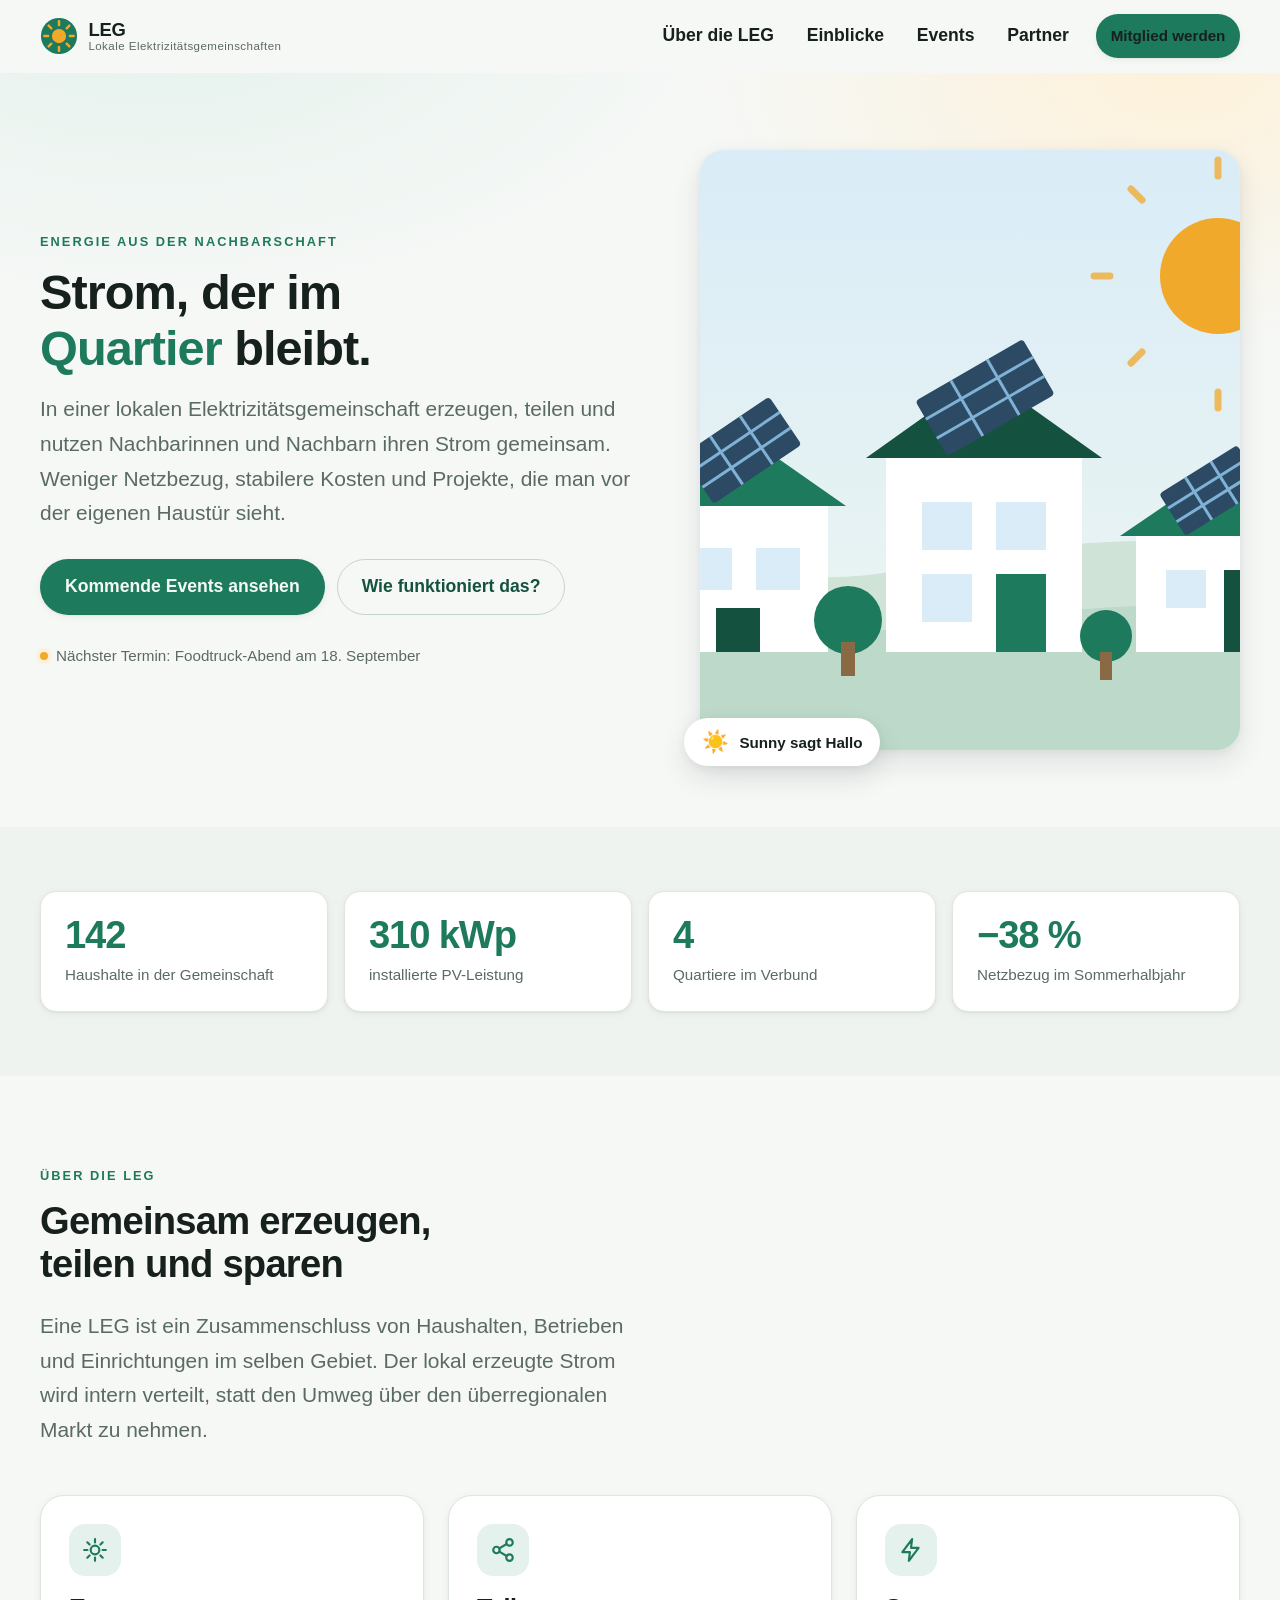
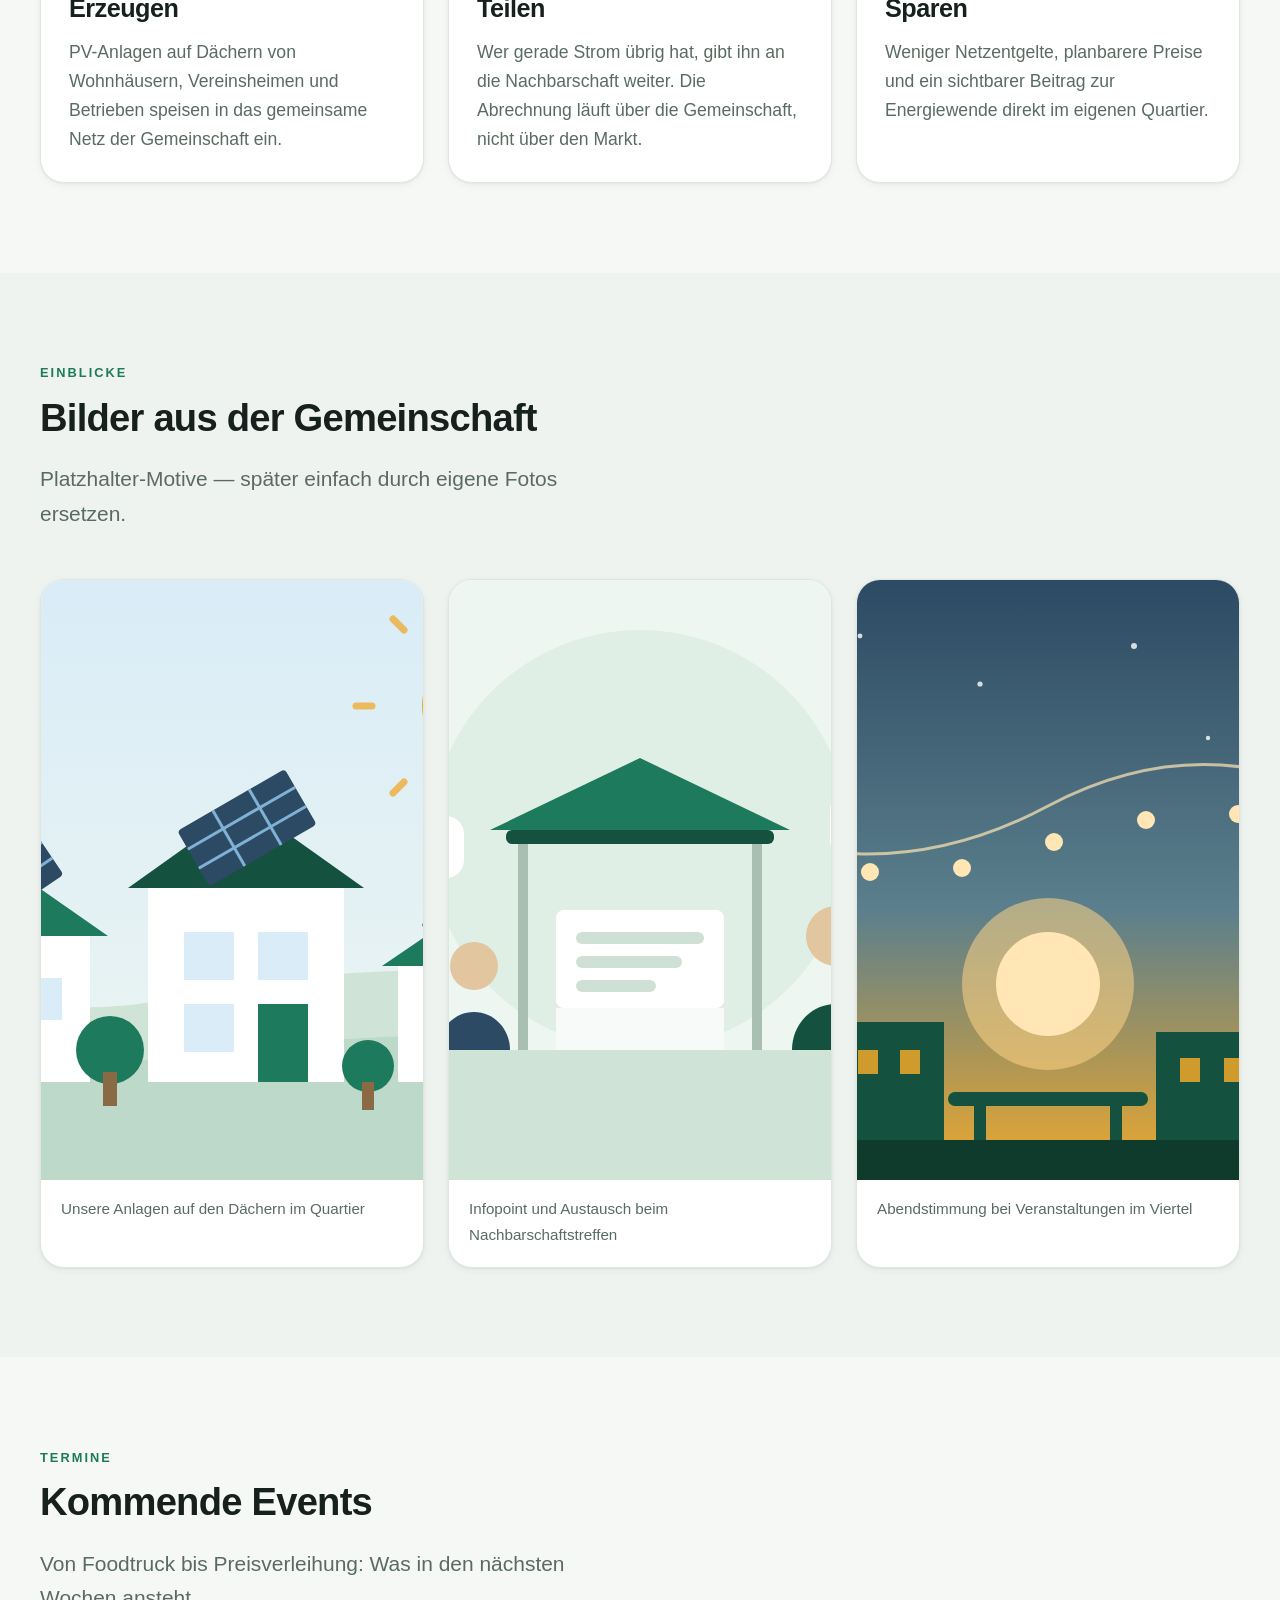
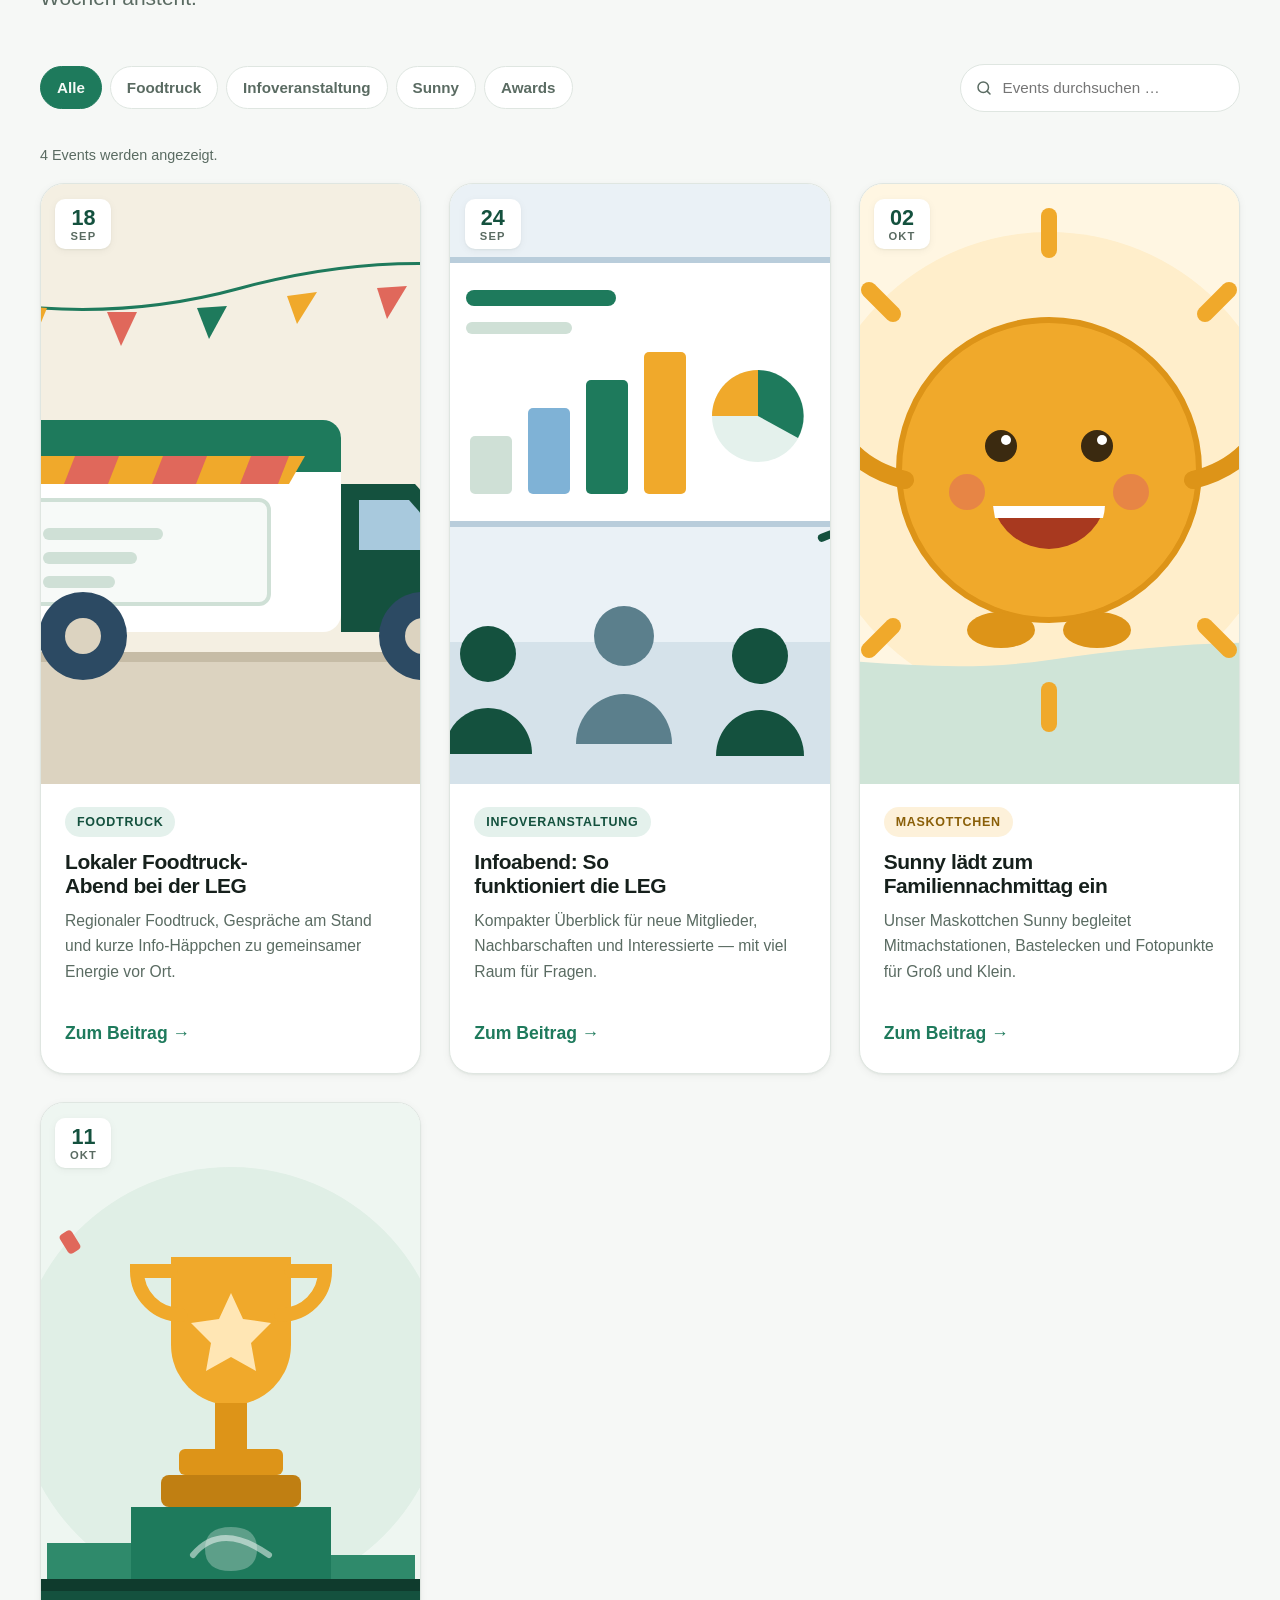
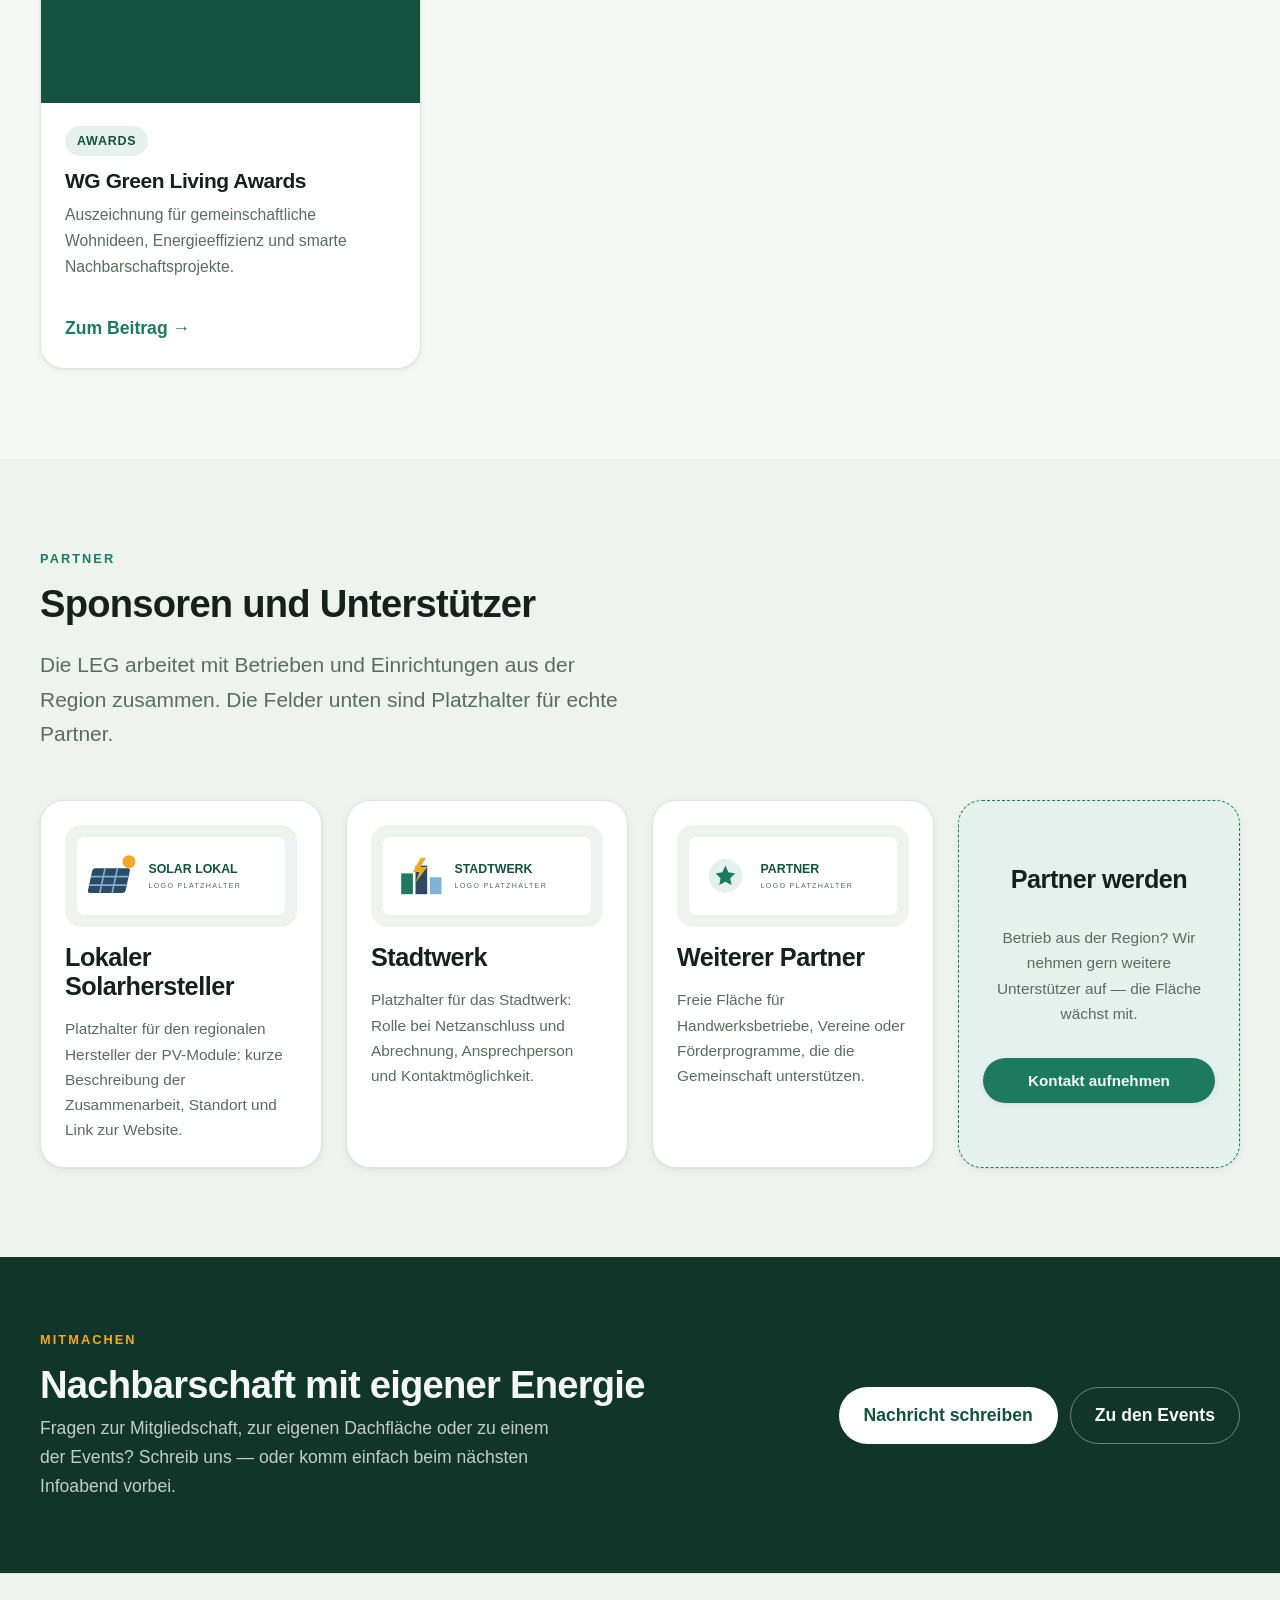
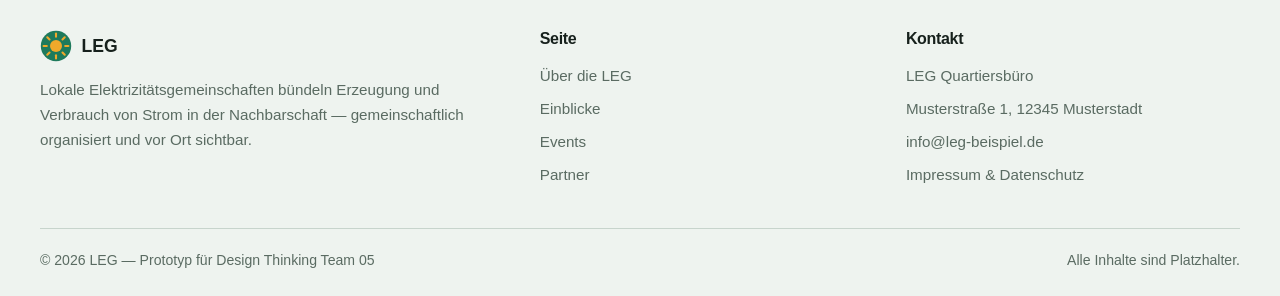
==== index.html @ 7698e44c "initial commit: static website for design thinking prototype" ====
<!DOCTYPE html>
<html lang="de">
<head>
  <meta charset="UTF-8">
  <meta name="viewport" content="width=device-width, initial-scale=1.0">
  <title>LEG — Lokale Elektrizitätsgemeinschaften</title>
  <meta name="description" content="Die LEG bündelt lokal erzeugten Strom in der Nachbarschaft: Infos zur Gemeinschaft, kommende Events und Partner aus der Region.">
  <meta name="theme-color" content="#1e7a5c">
  <link rel="icon" href="assets/favicon.svg" type="image/svg+xml">
  <link rel="stylesheet" href="style.css">
  <script>document.documentElement.classList.add('js');</script>
</head>
<body>
  <a class="skip-link" href="#main">Zum Inhalt springen</a>

  <!-- ====================================================== Header ==== -->
  <header class="site-header">
    <div class="container site-header__inner">
      <a class="brand" href="index.html">
        <img src="assets/logo.svg" alt="" width="38" height="38">
        <span class="brand__name">LEG
          <span class="brand__sub">Lokale Elektrizitätsgemeinschaften</span>
        </span>
      </a>

      <button class="nav-toggle" type="button" aria-expanded="false" aria-controls="site-nav" aria-label="Menü öffnen">
        <span class="nav-toggle__bars" aria-hidden="true"></span>
      </button>

      <nav class="site-nav" id="site-nav" aria-label="Hauptnavigation">
        <ul class="site-nav__list">
          <li><a href="#ueber">Über die LEG</a></li>
          <li><a href="#galerie">Einblicke</a></li>
          <li><a href="#events">Events</a></li>
          <li><a href="#sponsoren">Partner</a></li>
          <li><a class="btn btn--primary btn--sm" href="#kontakt">Mitglied werden</a></li>
        </ul>
      </nav>
    </div>
  </header>

  <main id="main">

    <!-- ==================================================== Hero ==== -->
    <section class="hero">
      <div class="container hero__inner">
        <div>
          <span class="eyebrow">Energie aus der Nachbarschaft</span>
          <h1 class="hero__title">Strom, der im <em>Quartier</em> bleibt.</h1>
          <p class="hero__text">
            In einer lokalen Elektrizitätsgemeinschaft erzeugen, teilen und nutzen
            Nachbarinnen und Nachbarn ihren Strom gemeinsam. Weniger Netzbezug,
            stabilere Kosten und Projekte, die man vor der eigenen Haustür sieht.
          </p>
          <div class="hero__actions">
            <a class="btn btn--primary" href="#events">Kommende Events ansehen</a>
            <a class="btn btn--ghost" href="#ueber">Wie funktioniert das?</a>
          </div>
          <p class="hero__note">Nächster Termin: Foodtruck-Abend am 18. September</p>
        </div>

        <div class="hero__media">
          <img src="assets/img-solar.svg" alt="Illustrierte Häuserzeile mit Solaranlagen auf den Dächern" width="800" height="600">
          <p class="hero__badge">
            <span aria-hidden="true">☀️</span>
            Sunny sagt Hallo
          </p>
        </div>
      </div>
    </section>

    <!-- ============================================== Kennzahlen ==== -->
    <!-- PLATZHALTER: Werte durch echte Zahlen der Gemeinschaft ersetzen. -->
    <section class="section section--tight section--alt" aria-label="Die LEG in Zahlen">
      <div class="container">
        <div class="stats" data-reveal>
          <div class="stat">
            <span class="stat__value">142</span>
            <span class="stat__label">Haushalte in der Gemeinschaft</span>
          </div>
          <div class="stat">
            <span class="stat__value">310 kWp</span>
            <span class="stat__label">installierte PV-Leistung</span>
          </div>
          <div class="stat">
            <span class="stat__value">4</span>
            <span class="stat__label">Quartiere im Verbund</span>
          </div>
          <div class="stat">
            <span class="stat__value">−38 %</span>
            <span class="stat__label">Netzbezug im Sommerhalbjahr</span>
          </div>
        </div>
      </div>
    </section>

    <!-- =================================================== Über ==== -->
    <section class="section" id="ueber">
      <div class="container">
        <div class="section-head" data-reveal>
          <span class="eyebrow">Über die LEG</span>
          <h2>Gemeinsam erzeugen, teilen und sparen</h2>
          <p>
            Eine LEG ist ein Zusammenschluss von Haushalten, Betrieben und
            Einrichtungen im selben Gebiet. Der lokal erzeugte Strom wird intern
            verteilt, statt den Umweg über den überregionalen Markt zu nehmen.
          </p>
        </div>

        <div class="grid-3" data-reveal>
          <article class="card">
            <div class="card__icon" aria-hidden="true">
              <svg viewBox="0 0 24 24" fill="none" stroke="currentColor" stroke-width="2" stroke-linecap="round" stroke-linejoin="round">
                <circle cx="12" cy="12" r="4"></circle>
                <path d="M12 2v3M12 19v3M2 12h3M19 12h3M4.9 4.9l2.1 2.1M17 17l2.1 2.1M19.1 4.9L17 7M7 17l-2.1 2.1"></path>
              </svg>
            </div>
            <h3>Erzeugen</h3>
            <p>
              PV-Anlagen auf Dächern von Wohnhäusern, Vereinsheimen und Betrieben
              speisen in das gemeinsame Netz der Gemeinschaft ein.
            </p>
          </article>

          <article class="card">
            <div class="card__icon" aria-hidden="true">
              <svg viewBox="0 0 24 24" fill="none" stroke="currentColor" stroke-width="2" stroke-linecap="round" stroke-linejoin="round">
                <circle cx="18" cy="5" r="3"></circle>
                <circle cx="6" cy="12" r="3"></circle>
                <circle cx="18" cy="19" r="3"></circle>
                <path d="M8.6 13.5l6.8 4M15.4 6.5l-6.8 4"></path>
              </svg>
            </div>
            <h3>Teilen</h3>
            <p>
              Wer gerade Strom übrig hat, gibt ihn an die Nachbarschaft weiter.
              Die Abrechnung läuft über die Gemeinschaft, nicht über den Markt.
            </p>
          </article>

          <article class="card">
            <div class="card__icon" aria-hidden="true">
              <svg viewBox="0 0 24 24" fill="none" stroke="currentColor" stroke-width="2" stroke-linecap="round" stroke-linejoin="round">
                <path d="M13 2L4 14h7l-1 8 9-12h-7z"></path>
              </svg>
            </div>
            <h3>Sparen</h3>
            <p>
              Weniger Netzentgelte, planbarere Preise und ein sichtbarer Beitrag
              zur Energiewende direkt im eigenen Quartier.
            </p>
          </article>
        </div>
      </div>
    </section>

    <!-- ================================================ Galerie ==== -->
    <section class="section section--alt" id="galerie">
      <div class="container">
        <div class="section-head" data-reveal>
          <span class="eyebrow">Einblicke</span>
          <h2>Bilder aus der Gemeinschaft</h2>
          <p>Platzhalter-Motive — später einfach durch eigene Fotos ersetzen.</p>
        </div>

        <div class="gallery" data-reveal>
          <figure>
            <img src="assets/img-solar.svg" alt="Häuser mit Photovoltaik-Modulen auf den Dächern" width="800" height="600" loading="lazy">
            <figcaption>Unsere Anlagen auf den Dächern im Quartier</figcaption>
          </figure>
          <figure>
            <img src="assets/img-community.svg" alt="Menschen im Gespräch an einem Infopoint der LEG" width="800" height="600" loading="lazy">
            <figcaption>Infopoint und Austausch beim Nachbarschaftstreffen</figcaption>
          </figure>
          <figure>
            <img src="assets/img-evening.svg" alt="Beleuchtetes Quartier am Abend mit Lichterketten" width="800" height="600" loading="lazy">
            <figcaption>Abendstimmung bei Veranstaltungen im Viertel</figcaption>
          </figure>
        </div>
      </div>
    </section>

    <!-- ================================================= Events ==== -->
    <section class="section" id="events">
      <div class="container">
        <div class="section-head" data-reveal>
          <span class="eyebrow">Termine</span>
          <h2>Kommende Events</h2>
          <p>Von Foodtruck bis Preisverleihung: Was in den nächsten Wochen ansteht.</p>
        </div>

        <div class="events-toolbar">
          <div class="filter-chips" role="group" aria-label="Events nach Kategorie filtern">
            <button class="chip" type="button" data-filter="alle" aria-pressed="true">Alle</button>
            <button class="chip" type="button" data-filter="foodtruck" aria-pressed="false">Foodtruck</button>
            <button class="chip" type="button" data-filter="infoveranstaltung" aria-pressed="false">Infoveranstaltung</button>
            <button class="chip" type="button" data-filter="maskottchen" aria-pressed="false">Sunny</button>
            <button class="chip" type="button" data-filter="awards" aria-pressed="false">Awards</button>
          </div>

          <div class="search-field">
            <svg viewBox="0 0 24 24" fill="none" stroke="currentColor" stroke-width="2" stroke-linecap="round" aria-hidden="true">
              <circle cx="11" cy="11" r="7"></circle>
              <path d="M20 20l-3.5-3.5"></path>
            </svg>
            <label class="visually-hidden" for="event-search">Events durchsuchen</label>
            <input id="event-search" type="search" placeholder="Events durchsuchen …" data-search autocomplete="off">
          </div>
        </div>

        <p class="filter-status" data-filter-status role="status" aria-live="polite"></p>

        <div class="event-grid" data-event-grid>

          <!-- Event 1 -->
          <article class="event-card" data-category="foodtruck" data-title="Lokaler Foodtruck-Abend bei der LEG">
            <div class="event-card__media">
              <img src="assets/img-foodtruck.svg" alt="Foodtruck mit Wimpelkette auf dem LEG-Hof" width="800" height="600" loading="lazy">
              <p class="event-card__date">
                <span class="event-card__day">18</span>
                <span class="event-card__month">Sep</span>
              </p>
            </div>
            <div class="event-card__body">
              <span class="tag">Foodtruck</span>
              <h3>Lokaler Foodtruck-Abend bei der LEG</h3>
              <p>
                Regionaler Foodtruck, Gespräche am Stand und kurze Info-Häppchen
                zu gemeinsamer Energie vor Ort.
              </p>
              <a class="event-card__link" href="events/event-1.html">
                Zum Beitrag <span aria-hidden="true">→</span>
              </a>
            </div>
          </article>

          <!-- Event 2 -->
          <article class="event-card" data-category="infoveranstaltung" data-title="Infoabend: So funktioniert die LEG">
            <div class="event-card__media">
              <img src="assets/img-info.svg" alt="Vortrag mit Diagrammen vor Publikum" width="800" height="600" loading="lazy">
              <p class="event-card__date">
                <span class="event-card__day">24</span>
                <span class="event-card__month">Sep</span>
              </p>
            </div>
            <div class="event-card__body">
              <span class="tag">Infoveranstaltung</span>
              <h3>Infoabend: So funktioniert die LEG</h3>
              <p>
                Kompakter Überblick für neue Mitglieder, Nachbarschaften und
                Interessierte — mit viel Raum für Fragen.
              </p>
              <a class="event-card__link" href="events/event-2.html">
                Zum Beitrag <span aria-hidden="true">→</span>
              </a>
            </div>
          </article>

          <!-- Event 3 -->
          <article class="event-card" data-category="maskottchen" data-title="Sunny lädt zum Familiennachmittag ein">
            <div class="event-card__media">
              <img src="assets/img-sunny.svg" alt="Sunny, das Sonnen-Maskottchen der LEG, winkt" width="800" height="600" loading="lazy">
              <p class="event-card__date">
                <span class="event-card__day">02</span>
                <span class="event-card__month">Okt</span>
              </p>
            </div>
            <div class="event-card__body">
              <span class="tag tag--sun">Maskottchen</span>
              <h3>Sunny lädt zum Familiennachmittag ein</h3>
              <p>
                Unser Maskottchen Sunny begleitet Mitmachstationen, Bastelecken
                und Fotopunkte für Groß und Klein.
              </p>
              <a class="event-card__link" href="events/event-3.html">
                Zum Beitrag <span aria-hidden="true">→</span>
              </a>
            </div>
          </article>

          <!-- Event 4 -->
          <article class="event-card" data-category="awards" data-title="WG Green Living Awards">
            <div class="event-card__media">
              <img src="assets/img-awards.svg" alt="Pokal auf einer Bühne mit Konfetti" width="800" height="600" loading="lazy">
              <p class="event-card__date">
                <span class="event-card__day">11</span>
                <span class="event-card__month">Okt</span>
              </p>
            </div>
            <div class="event-card__body">
              <span class="tag">Awards</span>
              <h3>WG Green Living Awards</h3>
              <p>
                Auszeichnung für gemeinschaftliche Wohnideen, Energieeffizienz
                und smarte Nachbarschaftsprojekte.
              </p>
              <a class="event-card__link" href="events/event-4.html">
                Zum Beitrag <span aria-hidden="true">→</span>
              </a>
            </div>
          </article>

        </div>

        <p class="empty-state" data-empty hidden>
          Keine Events gefunden. Anderen Suchbegriff probieren oder Filter auf „Alle“ zurücksetzen.
        </p>
      </div>
    </section>

    <!-- ============================================== Sponsoren ==== -->
    <section class="section section--alt" id="sponsoren">
      <div class="container">
        <div class="section-head" data-reveal>
          <span class="eyebrow">Partner</span>
          <h2>Sponsoren und Unterstützer</h2>
          <p>
            Die LEG arbeitet mit Betrieben und Einrichtungen aus der Region
            zusammen. Die Felder unten sind Platzhalter für echte Partner.
          </p>
        </div>

        <div class="sponsor-grid" data-reveal>
          <!-- PLATZHALTER: Logo und Text des lokalen Solarherstellers eintragen. -->
          <article class="sponsor-card">
            <div class="sponsor-card__logo">
              <img src="assets/sponsor-solar.svg" alt="Logo-Platzhalter des lokalen Solarherstellers" width="320" height="120" loading="lazy">
            </div>
            <div>
              <h3>Lokaler Solarhersteller</h3>
              <p>
                Platzhalter für den regionalen Hersteller der PV-Module: kurze
                Beschreibung der Zusammenarbeit, Standort und Link zur Website.
              </p>
            </div>
          </article>

          <!-- PLATZHALTER: Logo und Text des Stadtwerks eintragen. -->
          <article class="sponsor-card">
            <div class="sponsor-card__logo">
              <img src="assets/sponsor-stadtwerk.svg" alt="Logo-Platzhalter des Stadtwerks" width="320" height="120" loading="lazy">
            </div>
            <div>
              <h3>Stadtwerk</h3>
              <p>
                Platzhalter für das Stadtwerk: Rolle bei Netzanschluss und
                Abrechnung, Ansprechperson und Kontaktmöglichkeit.
              </p>
            </div>
          </article>

          <article class="sponsor-card">
            <div class="sponsor-card__logo">
              <img src="assets/sponsor-generic.svg" alt="Logo-Platzhalter für weiteren Partner" width="320" height="120" loading="lazy">
            </div>
            <div>
              <h3>Weiterer Partner</h3>
              <p>
                Freie Fläche für Handwerksbetriebe, Vereine oder Förderprogramme,
                die die Gemeinschaft unterstützen.
              </p>
            </div>
          </article>

          <article class="sponsor-card sponsor-card--cta">
            <h3>Partner werden</h3>
            <p>
              Betrieb aus der Region? Wir nehmen gern weitere Unterstützer auf —
              die Fläche wächst mit.
            </p>
            <a class="btn btn--primary btn--sm" href="#kontakt">Kontakt aufnehmen</a>
          </article>
        </div>
      </div>
    </section>

    <!-- ================================================ CTA-Band ==== -->
    <section class="cta-band" id="kontakt">
      <div class="container cta-band__inner">
        <div>
          <span class="eyebrow">Mitmachen</span>
          <h2>Nachbarschaft mit eigener Energie</h2>
          <p>
            Fragen zur Mitgliedschaft, zur eigenen Dachfläche oder zu einem der
            Events? Schreib uns — oder komm einfach beim nächsten Infoabend vorbei.
          </p>
        </div>
        <div class="cta-band__actions">
          <!-- PLATZHALTER: echte Adresse eintragen. -->
          <a class="btn btn--light" href="mailto:info@leg-beispiel.de">Nachricht schreiben</a>
          <a class="btn btn--ghost" href="#events">Zu den Events</a>
        </div>
      </div>
    </section>
  </main>

  <!-- ====================================================== Footer ==== -->
  <footer class="site-footer">
    <div class="container">
      <div class="site-footer__grid">
        <div>
          <span class="site-footer__brand">
            <img src="assets/logo.svg" alt="" width="32" height="32">
            LEG
          </span>
          <p>
            Lokale Elektrizitätsgemeinschaften bündeln Erzeugung und Verbrauch
            von Strom in der Nachbarschaft — gemeinschaftlich organisiert und
            vor Ort sichtbar.
          </p>
        </div>

        <div>
          <h4>Seite</h4>
          <ul>
            <li><a href="#ueber">Über die LEG</a></li>
            <li><a href="#galerie">Einblicke</a></li>
            <li><a href="#events">Events</a></li>
            <li><a href="#sponsoren">Partner</a></li>
          </ul>
        </div>

        <div>
          <h4>Kontakt</h4>
          <!-- PLATZHALTER: echte Kontaktdaten und Rechtstexte ergänzen. -->
          <ul>
            <li>LEG Quartiersbüro</li>
            <li>Musterstraße 1, 12345 Musterstadt</li>
            <li><a href="mailto:info@leg-beispiel.de">info@leg-beispiel.de</a></li>
            <li><a href="#kontakt">Impressum &amp; Datenschutz</a></li>
          </ul>
        </div>
      </div>

      <div class="site-footer__bottom">
        <span>© 2026 LEG — Prototyp für Design Thinking Team 05</span>
        <span>Alle Inhalte sind Platzhalter.</span>
      </div>
    </div>
  </footer>

  <script src="script.js" defer></script>
</body>
</html>
---- style.css ----
/* ==========================================================================
   LEG — Lokale Elektrizitätsgemeinschaften
   Gemeinsames Stylesheet für Startseite und alle Event-Beiträge.
   Kein Build-Tool, keine externen Abhängigkeiten.
   ========================================================================== */

/* --------------------------------------------------------------------------
   1. Design-Tokens
   -------------------------------------------------------------------------- */
:root {
  color-scheme: light;

  /* Flächen */
  --bg: #f6f8f6;
  --surface: #ffffff;
  --surface-alt: #eef3ef;
  --surface-dark: #12352a;

  /* Text */
  --text: #16201c;
  --muted: #5a6b62;
  --text-invert: #f4f9f6;

  /* Akzente */
  --accent: #1e7a5c;
  --accent-strong: #14513e;
  --accent-soft: #e4f1ec;
  --sun: #f0a92b;
  --sun-soft: #fdf1da;

  /* Linien und Schatten */
  --border: #dfe6e1;
  --border-strong: #c7d4cc;
  --shadow-sm: 0 1px 2px rgba(16, 32, 26, .05), 0 2px 8px rgba(16, 32, 26, .05);
  --shadow-md: 0 12px 28px rgba(16, 32, 26, .10), 0 2px 8px rgba(16, 32, 26, .05);

  /* Radien */
  --r-sm: 10px;
  --r-md: 16px;
  --r-lg: 24px;
  --r-pill: 999px;

  /* Fluid Typo-Skala */
  --step-0: clamp(1rem, 0.96rem + 0.20vw, 1.10rem);
  --step-1: clamp(1.13rem, 1.06rem + 0.32vw, 1.31rem);
  --step-2: clamp(1.27rem, 1.16rem + 0.52vw, 1.63rem);
  --step-3: clamp(1.42rem, 1.25rem + 0.83vw, 2.05rem);
  --step-4: clamp(1.60rem, 1.33rem + 1.32vw, 2.56rem);
  --step-5: clamp(1.80rem, 1.38rem + 2.08vw, 3.20rem);

  /* Abstände */
  --space-section: clamp(3.5rem, 7vw, 6.5rem);
  --header-h: 72px;
}

/* --------------------------------------------------------------------------
   2. Basis
   -------------------------------------------------------------------------- */
*,
*::before,
*::after {
  box-sizing: border-box;
}

html {
  font-size: 100%;
  scroll-behavior: smooth;
  scroll-padding-top: calc(var(--header-h) + 1.5rem);
  -webkit-text-size-adjust: 100%;
}

body {
  margin: 0;
  min-height: 100vh;
  font-family: "Segoe UI", -apple-system, BlinkMacSystemFont, "Helvetica Neue", Arial, sans-serif;
  font-size: var(--step-0);
  line-height: 1.65;
  color: var(--text);
  background: var(--bg);
  -webkit-font-smoothing: antialiased;
}

h1, h2, h3, h4 {
  margin: 0 0 .6em;
  line-height: 1.15;
  letter-spacing: -0.02em;
  font-weight: 700;
  text-wrap: balance;
}

h1 { font-size: var(--step-5); }
h2 { font-size: var(--step-4); }
h3 { font-size: var(--step-2); }
h4 { font-size: var(--step-1); }

p {
  margin: 0 0 1rem;
}

p:last-child {
  margin-bottom: 0;
}

img,
svg {
  max-width: 100%;
  display: block;
}

a {
  color: var(--accent-strong);
}

:focus-visible {
  outline: 2px solid var(--accent);
  outline-offset: 3px;
  border-radius: 4px;
}

/* Sprunglink für Tastaturnutzung */
.skip-link {
  position: absolute;
  left: -9999px;
  top: 0;
  z-index: 100;
  padding: .75rem 1.25rem;
  background: var(--accent);
  color: var(--text-invert);
  border-radius: 0 0 var(--r-sm) 0;
  text-decoration: none;
  font-weight: 600;
}

.skip-link:focus {
  left: 0;
}

/* Nur für Screenreader sichtbar */
.visually-hidden {
  position: absolute;
  width: 1px;
  height: 1px;
  margin: -1px;
  padding: 0;
  overflow: hidden;
  clip: rect(0 0 0 0);
  clip-path: inset(50%);
  white-space: nowrap;
  border: 0;
}

/* --------------------------------------------------------------------------
   3. Layout-Bausteine
   -------------------------------------------------------------------------- */
.container {
  width: min(1200px, 100% - 2.5rem);
  margin-inline: auto;
}

.container--narrow {
  width: min(760px, 100% - 2.5rem);
}

.section {
  padding-block: var(--space-section);
}

.section--alt {
  background: var(--surface-alt);
}

.section--tight {
  padding-block: clamp(2.5rem, 5vw, 4rem);
}

.section-head {
  max-width: 62ch;
  margin-bottom: clamp(2rem, 4vw, 3rem);
}

.section-head p {
  color: var(--muted);
  font-size: var(--step-1);
}

.section-head--center {
  margin-inline: auto;
  text-align: center;
}

.eyebrow {
  display: block;
  margin: 0 0 .75rem;
  font-size: .8rem;
  font-weight: 700;
  letter-spacing: .16em;
  text-transform: uppercase;
  color: var(--accent);
}

.lead {
  font-size: var(--step-1);
  color: var(--muted);
}

/* --------------------------------------------------------------------------
   4. Buttons
   -------------------------------------------------------------------------- */
.btn {
  display: inline-flex;
  align-items: center;
  justify-content: center;
  gap: .5rem;
  padding: .8rem 1.5rem;
  border: 1px solid transparent;
  border-radius: var(--r-pill);
  font: inherit;
  font-weight: 600;
  text-decoration: none;
  cursor: pointer;
  transition: background-color .2s ease, color .2s ease,
              border-color .2s ease, transform .2s ease, box-shadow .2s ease;
}

.btn--primary {
  background: var(--accent);
  color: var(--text-invert);
  box-shadow: var(--shadow-sm);
}

.btn--primary:hover {
  background: var(--accent-strong);
  transform: translateY(-2px);
  box-shadow: var(--shadow-md);
}

.btn--ghost {
  background: transparent;
  color: var(--accent-strong);
  border-color: var(--border-strong);
}

.btn--ghost:hover {
  background: var(--surface);
  border-color: var(--accent);
  transform: translateY(-2px);
}

.btn--light {
  background: var(--surface);
  color: var(--accent-strong);
}

.btn--light:hover {
  background: var(--sun-soft);
  transform: translateY(-2px);
}

.btn--sm {
  padding: .55rem 1.1rem;
  font-size: .95rem;
}

/* --------------------------------------------------------------------------
   5. Header und Navigation
   -------------------------------------------------------------------------- */
.site-header {
  position: sticky;
  top: 0;
  z-index: 50;
  background: rgba(246, 248, 246, .88);
  backdrop-filter: blur(10px);
  border-bottom: 1px solid transparent;
  transition: border-color .2s ease, box-shadow .2s ease, background-color .2s ease;
}

.site-header.is-scrolled {
  border-bottom-color: var(--border);
  box-shadow: var(--shadow-sm);
  background: rgba(246, 248, 246, .95);
}

.site-header__inner {
  display: flex;
  align-items: center;
  gap: 1rem;
  min-height: var(--header-h);
}

.brand {
  display: inline-flex;
  align-items: center;
  gap: .65rem;
  margin-right: auto;
  text-decoration: none;
  color: var(--text);
}

.brand img {
  width: 38px;
  height: 38px;
}

.brand__name {
  font-weight: 800;
  font-size: 1.15rem;
  letter-spacing: -0.01em;
  line-height: 1.1;
}

.brand__sub {
  display: block;
  font-size: .72rem;
  font-weight: 500;
  letter-spacing: .04em;
  color: var(--muted);
}

.nav-toggle {
  display: none;
  align-items: center;
  justify-content: center;
  width: 44px;
  height: 44px;
  padding: 0;
  background: var(--surface);
  border: 1px solid var(--border);
  border-radius: var(--r-sm);
  cursor: pointer;
}

.nav-toggle__bars,
.nav-toggle__bars::before,
.nav-toggle__bars::after {
  display: block;
  width: 20px;
  height: 2px;
  background: var(--text);
  border-radius: 2px;
  transition: transform .2s ease, opacity .2s ease;
}

.nav-toggle__bars::before,
.nav-toggle__bars::after {
  content: "";
  position: relative;
}

.nav-toggle__bars::before { top: -6px; }
.nav-toggle__bars::after  { top: 4px; }

.nav-toggle[aria-expanded="true"] .nav-toggle__bars {
  background: transparent;
}

.nav-toggle[aria-expanded="true"] .nav-toggle__bars::before {
  transform: translateY(6px) rotate(45deg);
}

.nav-toggle[aria-expanded="true"] .nav-toggle__bars::after {
  transform: translateY(-4px) rotate(-45deg);
}

.site-nav__list {
  display: flex;
  align-items: center;
  gap: .35rem;
  margin: 0;
  padding: 0;
  list-style: none;
}

.site-nav__list a {
  display: block;
  padding: .5rem .85rem;
  border-radius: var(--r-pill);
  text-decoration: none;
  font-weight: 600;
  color: var(--text);
  transition: background-color .2s ease, color .2s ease;
}

.site-nav__list a:hover {
  background: var(--accent-soft);
  color: var(--accent-strong);
}

.site-nav__list .btn {
  margin-left: .5rem;
}

.site-nav__list .btn:hover {
  color: var(--text-invert);
}

/* --------------------------------------------------------------------------
   6. Hero
   -------------------------------------------------------------------------- */
.hero {
  padding-block: clamp(3rem, 6vw, 5.5rem);
  background:
    radial-gradient(60rem 32rem at 12% -10%, var(--accent-soft), transparent 60%),
    radial-gradient(48rem 28rem at 92% 0%, var(--sun-soft), transparent 62%),
    var(--bg);
}

.hero__inner {
  display: grid;
  grid-template-columns: 1.05fr .95fr;
  align-items: center;
  gap: clamp(2rem, 5vw, 4rem);
}

.hero__title {
  margin-bottom: 1rem;
}

.hero__title em {
  font-style: normal;
  color: var(--accent);
}

.hero__text {
  max-width: 52ch;
  font-size: var(--step-1);
  color: var(--muted);
}

.hero__actions {
  display: flex;
  flex-wrap: wrap;
  gap: .75rem;
  margin-top: 1.75rem;
}

.hero__note {
  display: flex;
  align-items: center;
  gap: .5rem;
  margin-top: 1.75rem;
  font-size: .95rem;
  color: var(--muted);
}

.hero__note::before {
  content: "";
  width: 8px;
  height: 8px;
  border-radius: 50%;
  background: var(--sun);
  box-shadow: 0 0 0 4px var(--sun-soft);
}

.hero__media {
  position: relative;
}

.hero__media img {
  width: 100%;
  aspect-ratio: 4 / 3;
  object-fit: cover;
  border-radius: var(--r-lg);
  box-shadow: var(--shadow-md);
}

.hero__badge {
  position: absolute;
  left: -1rem;
  bottom: -1rem;
  display: flex;
  align-items: center;
  gap: .65rem;
  padding: .7rem 1.1rem;
  background: var(--surface);
  border-radius: var(--r-pill);
  box-shadow: var(--shadow-md);
  font-weight: 600;
  font-size: .95rem;
}

.hero__badge span[aria-hidden] {
  font-size: 1.35rem;
  line-height: 1;
}

/* --------------------------------------------------------------------------
   7. Kennzahlen
   -------------------------------------------------------------------------- */
.stats {
  display: grid;
  grid-template-columns: repeat(auto-fit, minmax(190px, 1fr));
  gap: 1rem;
}

.stat {
  padding: 1.5rem;
  background: var(--surface);
  border: 1px solid var(--border);
  border-radius: var(--r-md);
  box-shadow: var(--shadow-sm);
}

.stat__value {
  display: block;
  font-size: var(--step-4);
  font-weight: 800;
  line-height: 1;
  letter-spacing: -0.03em;
  color: var(--accent);
}

.stat__label {
  display: block;
  margin-top: .5rem;
  font-size: .95rem;
  color: var(--muted);
}

/* --------------------------------------------------------------------------
   8. Karten-Grids (Über, Galerie, Sponsoren)
   -------------------------------------------------------------------------- */
.grid-3 {
  display: grid;
  grid-template-columns: repeat(auto-fit, minmax(260px, 1fr));
  gap: 1.5rem;
}

.card {
  padding: 1.75rem;
  background: var(--surface);
  border: 1px solid var(--border);
  border-radius: var(--r-lg);
  box-shadow: var(--shadow-sm);
  transition: transform .25s ease, box-shadow .25s ease, border-color .25s ease;
}

.card:hover {
  transform: translateY(-4px);
  box-shadow: var(--shadow-md);
  border-color: var(--border-strong);
}

.card p {
  color: var(--muted);
}

.card__icon {
  display: flex;
  align-items: center;
  justify-content: center;
  width: 52px;
  height: 52px;
  margin-bottom: 1.1rem;
  background: var(--accent-soft);
  border-radius: var(--r-md);
  color: var(--accent);
}

.card__icon svg {
  width: 26px;
  height: 26px;
}

.gallery {
  display: grid;
  grid-template-columns: repeat(auto-fit, minmax(260px, 1fr));
  gap: 1.5rem;
}

.gallery figure {
  margin: 0;
  background: var(--surface);
  border: 1px solid var(--border);
  border-radius: var(--r-lg);
  overflow: hidden;
  box-shadow: var(--shadow-sm);
  transition: transform .25s ease, box-shadow .25s ease;
}

.gallery figure:hover {
  transform: translateY(-4px);
  box-shadow: var(--shadow-md);
}

.gallery img {
  width: 100%;
  aspect-ratio: 4 / 3;
  object-fit: cover;
}

.gallery figcaption {
  padding: 1rem 1.25rem 1.25rem;
  font-size: .95rem;
  color: var(--muted);
}

/* --------------------------------------------------------------------------
   9. Event-Filter
   -------------------------------------------------------------------------- */
.events-toolbar {
  display: flex;
  flex-wrap: wrap;
  align-items: center;
  justify-content: space-between;
  gap: 1rem;
  margin-bottom: 2rem;
}

.filter-chips {
  display: flex;
  flex-wrap: wrap;
  gap: .5rem;
}

.chip {
  padding: .5rem 1rem;
  background: var(--surface);
  border: 1px solid var(--border);
  border-radius: var(--r-pill);
  font: inherit;
  font-size: .95rem;
  font-weight: 600;
  color: var(--muted);
  cursor: pointer;
  transition: background-color .2s ease, color .2s ease, border-color .2s ease;
}

.chip:hover {
  border-color: var(--accent);
  color: var(--accent-strong);
}

.chip[aria-pressed="true"] {
  background: var(--accent);
  border-color: var(--accent);
  color: var(--text-invert);
}

.search-field {
  position: relative;
  flex: 0 1 280px;
}

.search-field input {
  width: 100%;
  padding: .65rem 1rem .65rem 2.6rem;
  font: inherit;
  font-size: .95rem;
  color: var(--text);
  background: var(--surface);
  border: 1px solid var(--border);
  border-radius: var(--r-pill);
  transition: border-color .2s ease, box-shadow .2s ease;
}

.search-field input:focus {
  border-color: var(--accent);
  box-shadow: 0 0 0 3px var(--accent-soft);
  outline: none;
}

.search-field svg {
  position: absolute;
  left: .95rem;
  top: 50%;
  transform: translateY(-50%);
  width: 18px;
  height: 18px;
  color: var(--muted);
  pointer-events: none;
}

.filter-status {
  margin-bottom: 1rem;
  font-size: .9rem;
  color: var(--muted);
}

.empty-state {
  padding: 3rem 1.5rem;
  text-align: center;
  background: var(--surface);
  border: 1px dashed var(--border-strong);
  border-radius: var(--r-lg);
  color: var(--muted);
}

/* --------------------------------------------------------------------------
   10. Event-Karten
   -------------------------------------------------------------------------- */
.event-grid {
  display: grid;
  grid-template-columns: repeat(auto-fill, minmax(290px, 1fr));
  gap: 1.75rem;
}

.event-card {
  position: relative;
  display: flex;
  flex-direction: column;
  background: var(--surface);
  border: 1px solid var(--border);
  border-radius: var(--r-lg);
  overflow: hidden;
  box-shadow: var(--shadow-sm);
  transition: transform .25s ease, box-shadow .25s ease, border-color .25s ease;
}

.event-card:hover {
  transform: translateY(-5px);
  box-shadow: var(--shadow-md);
  border-color: var(--border-strong);
}

.event-card:focus-within {
  border-color: var(--accent);
}

.event-card__media {
  position: relative;
  background: var(--surface-alt);
}

.event-card__media img {
  width: 100%;
  aspect-ratio: 16 / 10;
  object-fit: cover;
  transition: transform .35s ease;
}

.event-card:hover .event-card__media img {
  transform: scale(1.03);
}

.event-card__date {
  position: absolute;
  top: .9rem;
  left: .9rem;
  display: flex;
  flex-direction: column;
  align-items: center;
  min-width: 56px;
  padding: .45rem .6rem;
  background: var(--surface);
  border-radius: var(--r-sm);
  box-shadow: var(--shadow-sm);
  line-height: 1.1;
}

.event-card__day {
  font-size: 1.35rem;
  font-weight: 800;
  color: var(--accent-strong);
}

.event-card__month {
  font-size: .7rem;
  font-weight: 700;
  letter-spacing: .1em;
  text-transform: uppercase;
  color: var(--muted);
}

.event-card__body {
  display: flex;
  flex-direction: column;
  flex: 1;
  padding: 1.4rem 1.5rem 1.6rem;
}

.event-card__body p {
  color: var(--muted);
  font-size: .98rem;
}

.event-card h3 {
  margin-bottom: .6rem;
  font-size: var(--step-1);
}

.tag {
  display: inline-flex;
  align-items: center;
  align-self: flex-start;
  margin-bottom: .8rem;
  padding: .3rem .75rem;
  background: var(--accent-soft);
  border-radius: var(--r-pill);
  font-size: .78rem;
  font-weight: 700;
  letter-spacing: .06em;
  text-transform: uppercase;
  color: var(--accent-strong);
}

.tag--sun {
  background: var(--sun-soft);
  color: #8a5f08;
}

.event-card__link {
  margin-top: auto;
  padding-top: 1.1rem;
  font-weight: 700;
  text-decoration: none;
  color: var(--accent);
}

/* Ganze Karte klickbar, Link bleibt das fokussierbare Element */
.event-card__link::after {
  content: "";
  position: absolute;
  inset: 0;
}

.event-card__link span[aria-hidden] {
  display: inline-block;
  transition: transform .2s ease;
}

.event-card:hover .event-card__link span[aria-hidden] {
  transform: translateX(4px);
}

/* --------------------------------------------------------------------------
   11. Sponsoren
   -------------------------------------------------------------------------- */
.sponsor-grid {
  display: grid;
  grid-template-columns: repeat(auto-fit, minmax(280px, 1fr));
  gap: 1.5rem;
}

.sponsor-card {
  display: flex;
  flex-direction: column;
  gap: 1rem;
  padding: 1.5rem;
  background: var(--surface);
  border: 1px solid var(--border);
  border-radius: var(--r-lg);
  box-shadow: var(--shadow-sm);
  transition: transform .25s ease, box-shadow .25s ease;
}

.sponsor-card:hover {
  transform: translateY(-4px);
  box-shadow: var(--shadow-md);
}

.sponsor-card__logo {
  display: flex;
  align-items: center;
  justify-content: center;
  padding: .75rem;
  background: var(--surface-alt);
  border-radius: var(--r-md);
}

.sponsor-card__logo img {
  width: 100%;
  max-width: 240px;
  height: auto;
}

.sponsor-card p {
  color: var(--muted);
  font-size: .96rem;
}

.sponsor-card--cta {
  justify-content: center;
  background: var(--accent-soft);
  border-color: transparent;
  border-style: dashed;
  border-color: var(--accent);
  text-align: center;
}

/* --------------------------------------------------------------------------
   12. CTA-Band
   -------------------------------------------------------------------------- */
.cta-band {
  padding-block: clamp(3rem, 6vw, 4.5rem);
  background: var(--surface-dark);
  color: var(--text-invert);
}

.cta-band__inner {
  display: flex;
  flex-wrap: wrap;
  align-items: center;
  justify-content: space-between;
  gap: 2rem;
}

.cta-band h2 {
  margin-bottom: .5rem;
  color: var(--text-invert);
}

.cta-band p {
  max-width: 52ch;
  color: rgba(244, 249, 246, .78);
}

.cta-band .eyebrow {
  color: var(--sun);
}

.cta-band__actions {
  display: flex;
  flex-wrap: wrap;
  gap: .75rem;
}

.cta-band .btn--ghost {
  color: var(--text-invert);
  border-color: rgba(244, 249, 246, .4);
}

.cta-band .btn--ghost:hover {
  background: rgba(244, 249, 246, .12);
  border-color: var(--text-invert);
}

/* --------------------------------------------------------------------------
   13. Footer
   -------------------------------------------------------------------------- */
.site-footer {
  padding-block: clamp(2.5rem, 5vw, 3.5rem) 1.5rem;
  background: var(--surface-alt);
  border-top: 1px solid var(--border);
}

.site-footer__grid {
  display: grid;
  grid-template-columns: 1.4fr 1fr 1fr;
  gap: 2rem;
}

.site-footer h4 {
  margin-bottom: .9rem;
  font-size: 1rem;
}

.site-footer p,
.site-footer li {
  color: var(--muted);
  font-size: .95rem;
}

.site-footer ul {
  margin: 0;
  padding: 0;
  list-style: none;
  display: grid;
  gap: .5rem;
}

.site-footer a {
  color: var(--muted);
  text-decoration: none;
}

.site-footer a:hover {
  color: var(--accent-strong);
  text-decoration: underline;
}

.site-footer__brand {
  display: inline-flex;
  align-items: center;
  gap: .6rem;
  margin-bottom: .9rem;
  font-weight: 800;
  color: var(--text);
}

.site-footer__brand img {
  width: 32px;
  height: 32px;
}

.site-footer__bottom {
  display: flex;
  flex-wrap: wrap;
  justify-content: space-between;
  gap: .75rem;
  margin-top: 2.5rem;
  padding-top: 1.25rem;
  border-top: 1px solid var(--border-strong);
  font-size: .88rem;
  color: var(--muted);
}

/* --------------------------------------------------------------------------
   14. Beitragsseiten (events/*.html)
   -------------------------------------------------------------------------- */
.breadcrumb {
  padding-top: 1.5rem;
  font-size: .9rem;
  color: var(--muted);
}

.breadcrumb ol {
  display: flex;
  flex-wrap: wrap;
  gap: .45rem;
  margin: 0;
  padding: 0;
  list-style: none;
}

.breadcrumb li + li::before {
  content: "/";
  margin-right: .45rem;
  color: var(--border-strong);
}

.breadcrumb a {
  color: var(--muted);
  text-decoration: none;
}

.breadcrumb a:hover {
  color: var(--accent-strong);
  text-decoration: underline;
}

.post-header {
  padding-block: clamp(1.5rem, 3vw, 2.5rem) clamp(1.75rem, 3vw, 2.5rem);
}

.post-header h1 {
  max-width: 20ch;
}

.post-meta {
  display: flex;
  flex-wrap: wrap;
  gap: .6rem;
  margin-top: 1.25rem;
  padding: 0;
  list-style: none;
}

.post-meta li {
  display: inline-flex;
  align-items: center;
  gap: .45rem;
  padding: .45rem .9rem;
  background: var(--surface);
  border: 1px solid var(--border);
  border-radius: var(--r-pill);
  font-size: .92rem;
  color: var(--muted);
}

.post-meta svg {
  width: 16px;
  height: 16px;
  color: var(--accent);
}

.post-cover img {
  width: 100%;
  aspect-ratio: 21 / 9;
  object-fit: cover;
  border-radius: var(--r-lg);
  box-shadow: var(--shadow-sm);
}

.post-body {
  padding-block: clamp(2rem, 4vw, 3rem);
}

.post-layout {
  display: grid;
  grid-template-columns: minmax(0, 1fr) 320px;
  align-items: start;
  gap: clamp(2rem, 4vw, 3.5rem);
}

.post-text {
  max-width: 70ch;
  font-size: var(--step-1);
}

.post-text p {
  margin-bottom: 1.25rem;
  color: var(--muted);
}

.post-text h2 {
  margin-top: 2.25rem;
  font-size: var(--step-2);
  color: var(--text);
}

.post-text ul {
  margin: 0 0 1.25rem;
  padding-left: 1.2rem;
  color: var(--muted);
}

.post-text li {
  margin-bottom: .5rem;
}

.facts {
  position: sticky;
  top: calc(var(--header-h) + 1.5rem);
  padding: 1.5rem;
  background: var(--surface);
  border: 1px solid var(--border);
  border-radius: var(--r-lg);
  box-shadow: var(--shadow-sm);
}

.facts h2 {
  margin-bottom: 1rem;
  font-size: var(--step-1);
}

.facts dl {
  margin: 0;
  display: grid;
  gap: .9rem;
}

.facts dt {
  font-size: .78rem;
  font-weight: 700;
  letter-spacing: .1em;
  text-transform: uppercase;
  color: var(--accent);
}

.facts dd {
  margin: .2rem 0 0;
  color: var(--muted);
}

.facts .btn {
  width: 100%;
  margin-top: 1.4rem;
}

.related h2 {
  font-size: var(--step-2);
}

.post-nav {
  display: flex;
  flex-wrap: wrap;
  justify-content: space-between;
  gap: 1rem;
  margin-top: 2.5rem;
}

/* --------------------------------------------------------------------------
   15. Scroll-Reveal
   -------------------------------------------------------------------------- */
[data-reveal] {
  opacity: 1;
}

/* Startzustand nur setzen, wenn JS aktiv ist (Klasse kommt aus script.js) */
.js [data-reveal] {
  opacity: 0;
  transform: translateY(18px);
  transition: opacity .5s ease, transform .5s ease;
}

.js [data-reveal].is-visible {
  opacity: 1;
  transform: none;
}

/* --------------------------------------------------------------------------
   16. Responsive
   -------------------------------------------------------------------------- */
@media (max-width: 900px) {
  .hero__inner {
    grid-template-columns: 1fr;
  }

  .hero__media {
    order: -1;
  }

  .hero__badge {
    left: 1rem;
  }

  .post-layout {
    grid-template-columns: 1fr;
  }

  .facts {
    position: static;
  }

  .nav-toggle {
    display: inline-flex;
  }

  .site-nav {
    position: absolute;
    left: 0;
    right: 0;
    top: 100%;
    display: none;
    padding: 1rem 1.25rem 1.5rem;
    background: var(--surface);
    border-bottom: 1px solid var(--border);
    box-shadow: var(--shadow-md);
  }

  .site-nav.is-open {
    display: block;
  }

  .site-nav__list {
    flex-direction: column;
    align-items: stretch;
    gap: .25rem;
  }

  .site-nav__list a {
    padding: .75rem 1rem;
  }

  .site-nav__list .btn {
    margin: .5rem 0 0;
  }

  .site-footer__grid {
    grid-template-columns: 1fr 1fr;
  }
}

@media (max-width: 640px) {
  .container,
  .container--narrow {
    width: min(100% - 1.75rem, 1200px);
  }

  .events-toolbar {
    flex-direction: column;
    align-items: stretch;
  }

  .search-field {
    flex: 1 1 auto;
  }

  .site-footer__grid {
    grid-template-columns: 1fr;
  }

  .hero__badge {
    position: static;
    margin-top: 1rem;
    width: fit-content;
  }
}

/* Große Displays / Infotafel-Szenario */
@media (min-width: 1800px) {
  :root {
    --step-0: 1.25rem;
    --step-1: 1.5rem;
    --step-2: 1.9rem;
    --step-3: 2.4rem;
    --step-4: 3rem;
    --step-5: 3.9rem;
    --header-h: 88px;
  }

  .container {
    width: min(1560px, 100% - 4rem);
  }
}

@media (prefers-reduced-motion: reduce) {
  html {
    scroll-behavior: auto;
  }

  *,
  *::before,
  *::after {
    animation-duration: .01ms !important;
    animation-iteration-count: 1 !important;
    transition-duration: .01ms !important;
  }

  .js [data-reveal] {
    opacity: 1;
    transform: none;
  }
}

@media print {
  .site-header,
  .cta-band,
  .events-toolbar,
  .post-nav {
    display: none;
  }
}
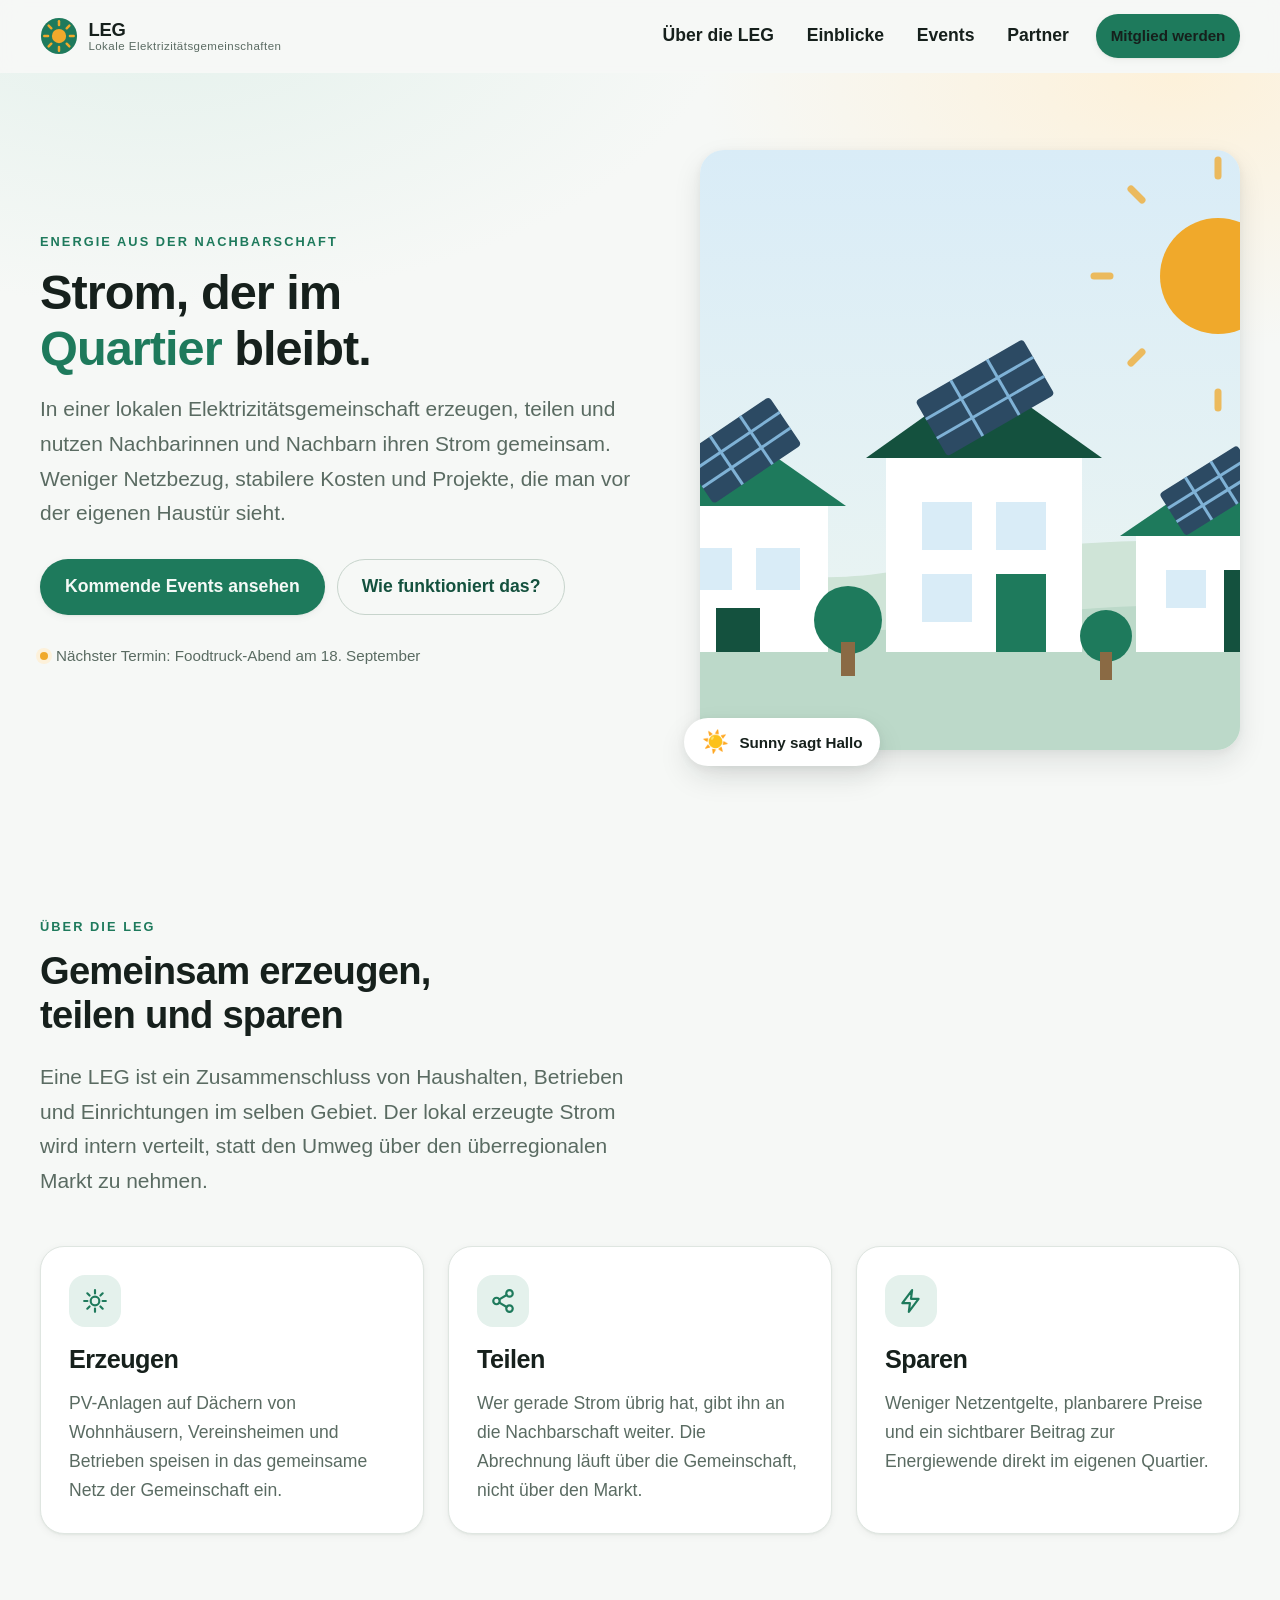
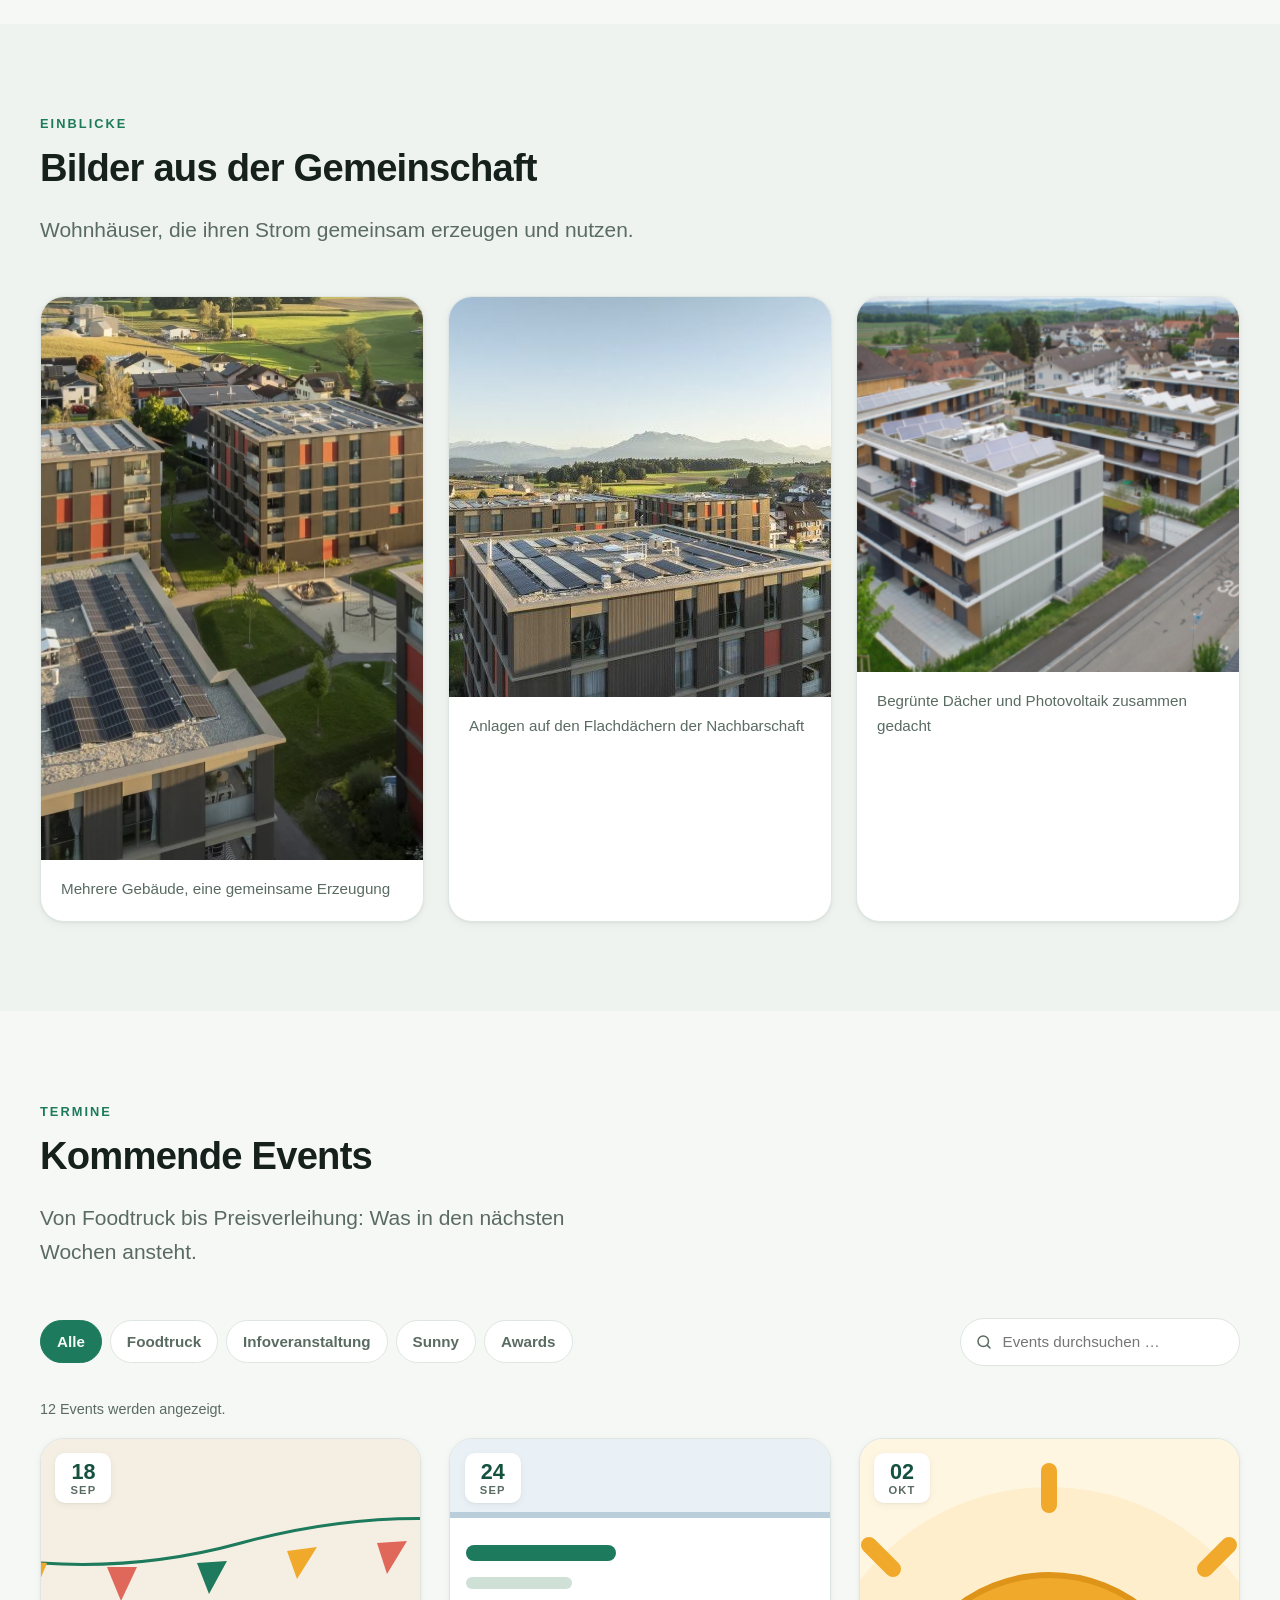
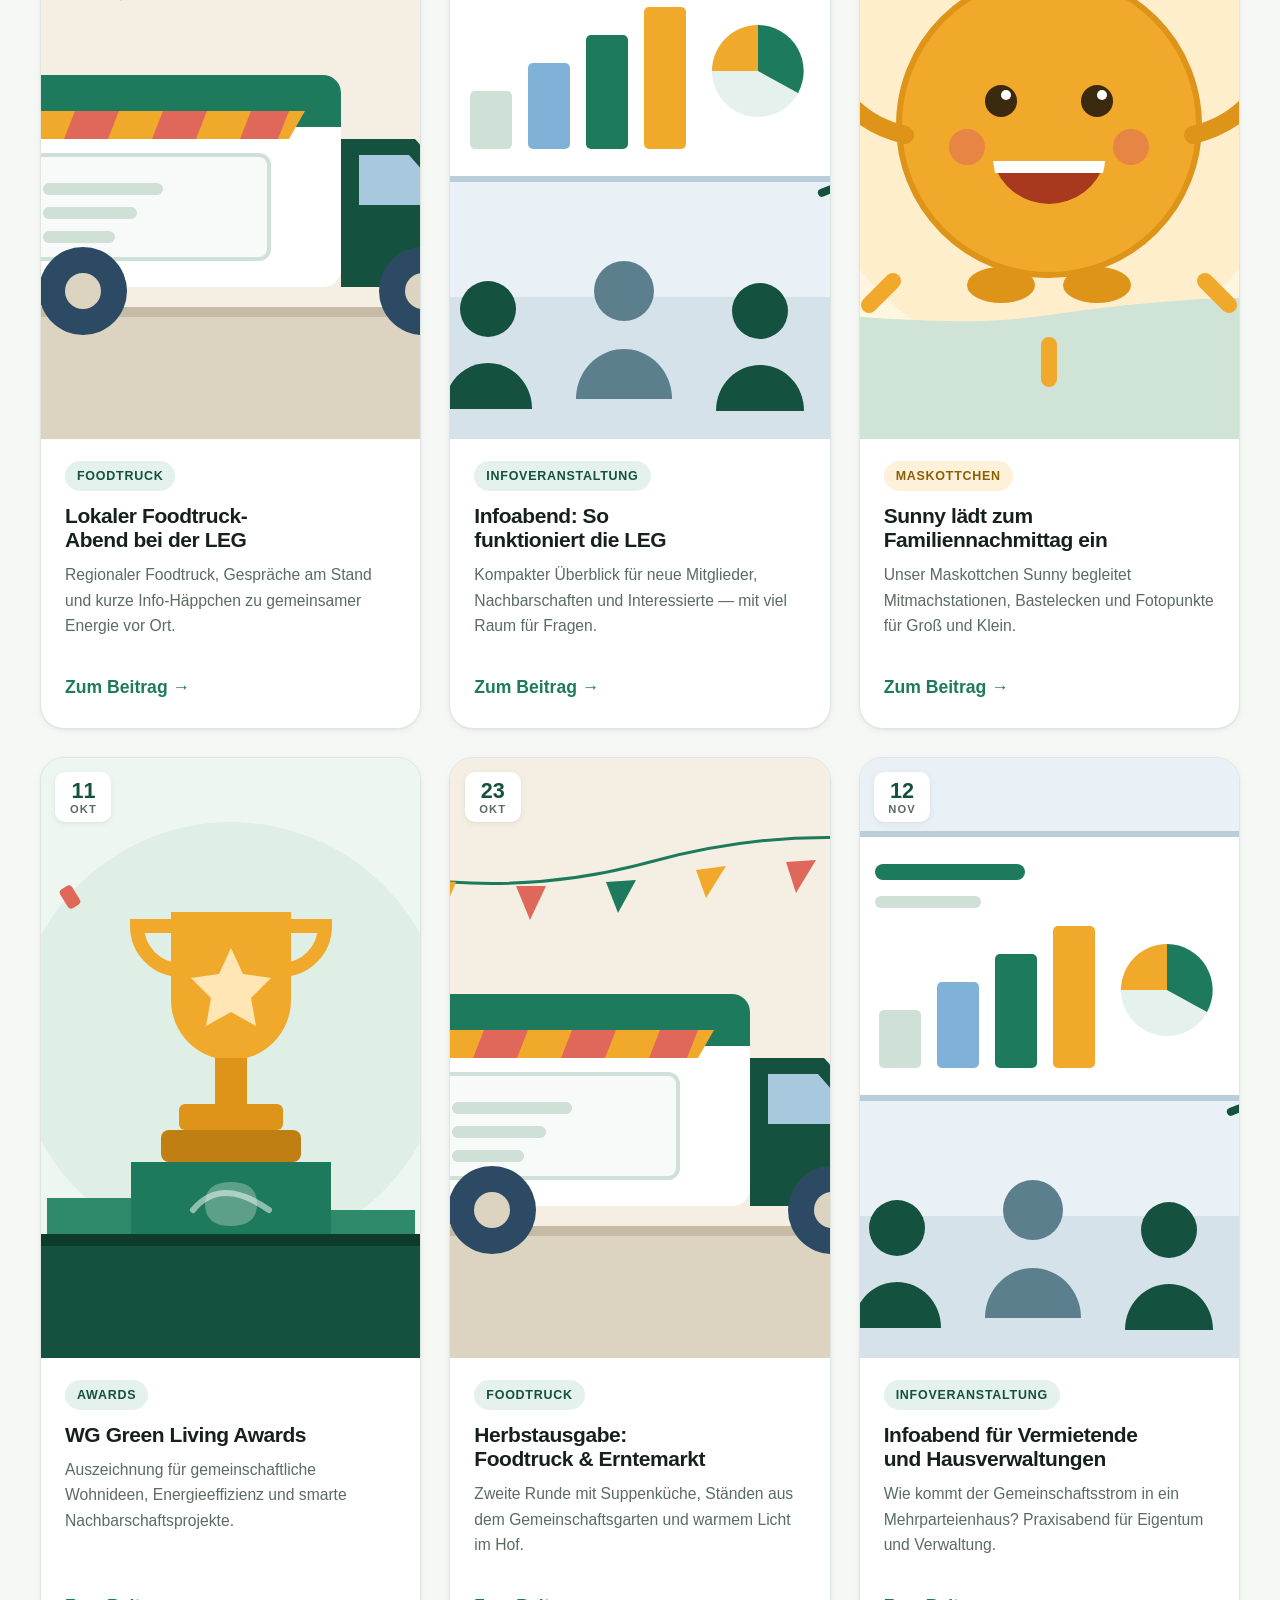
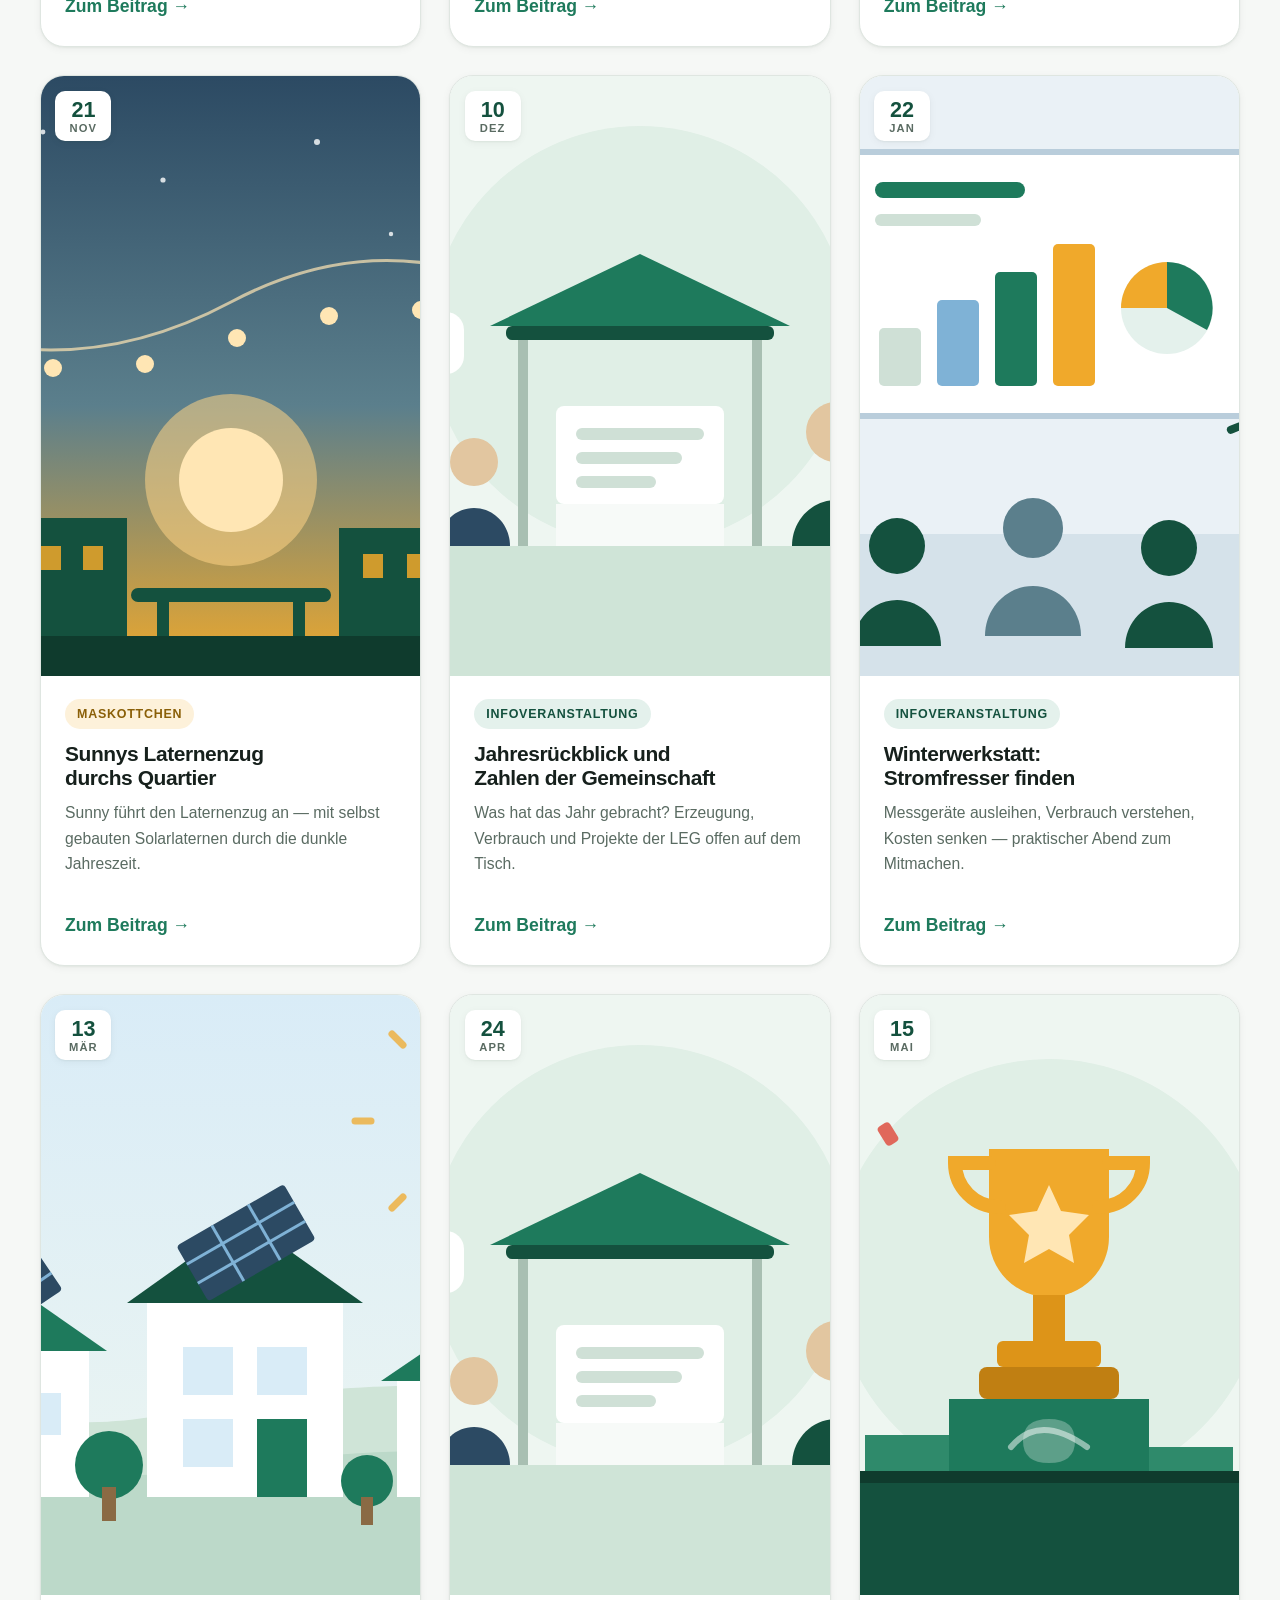
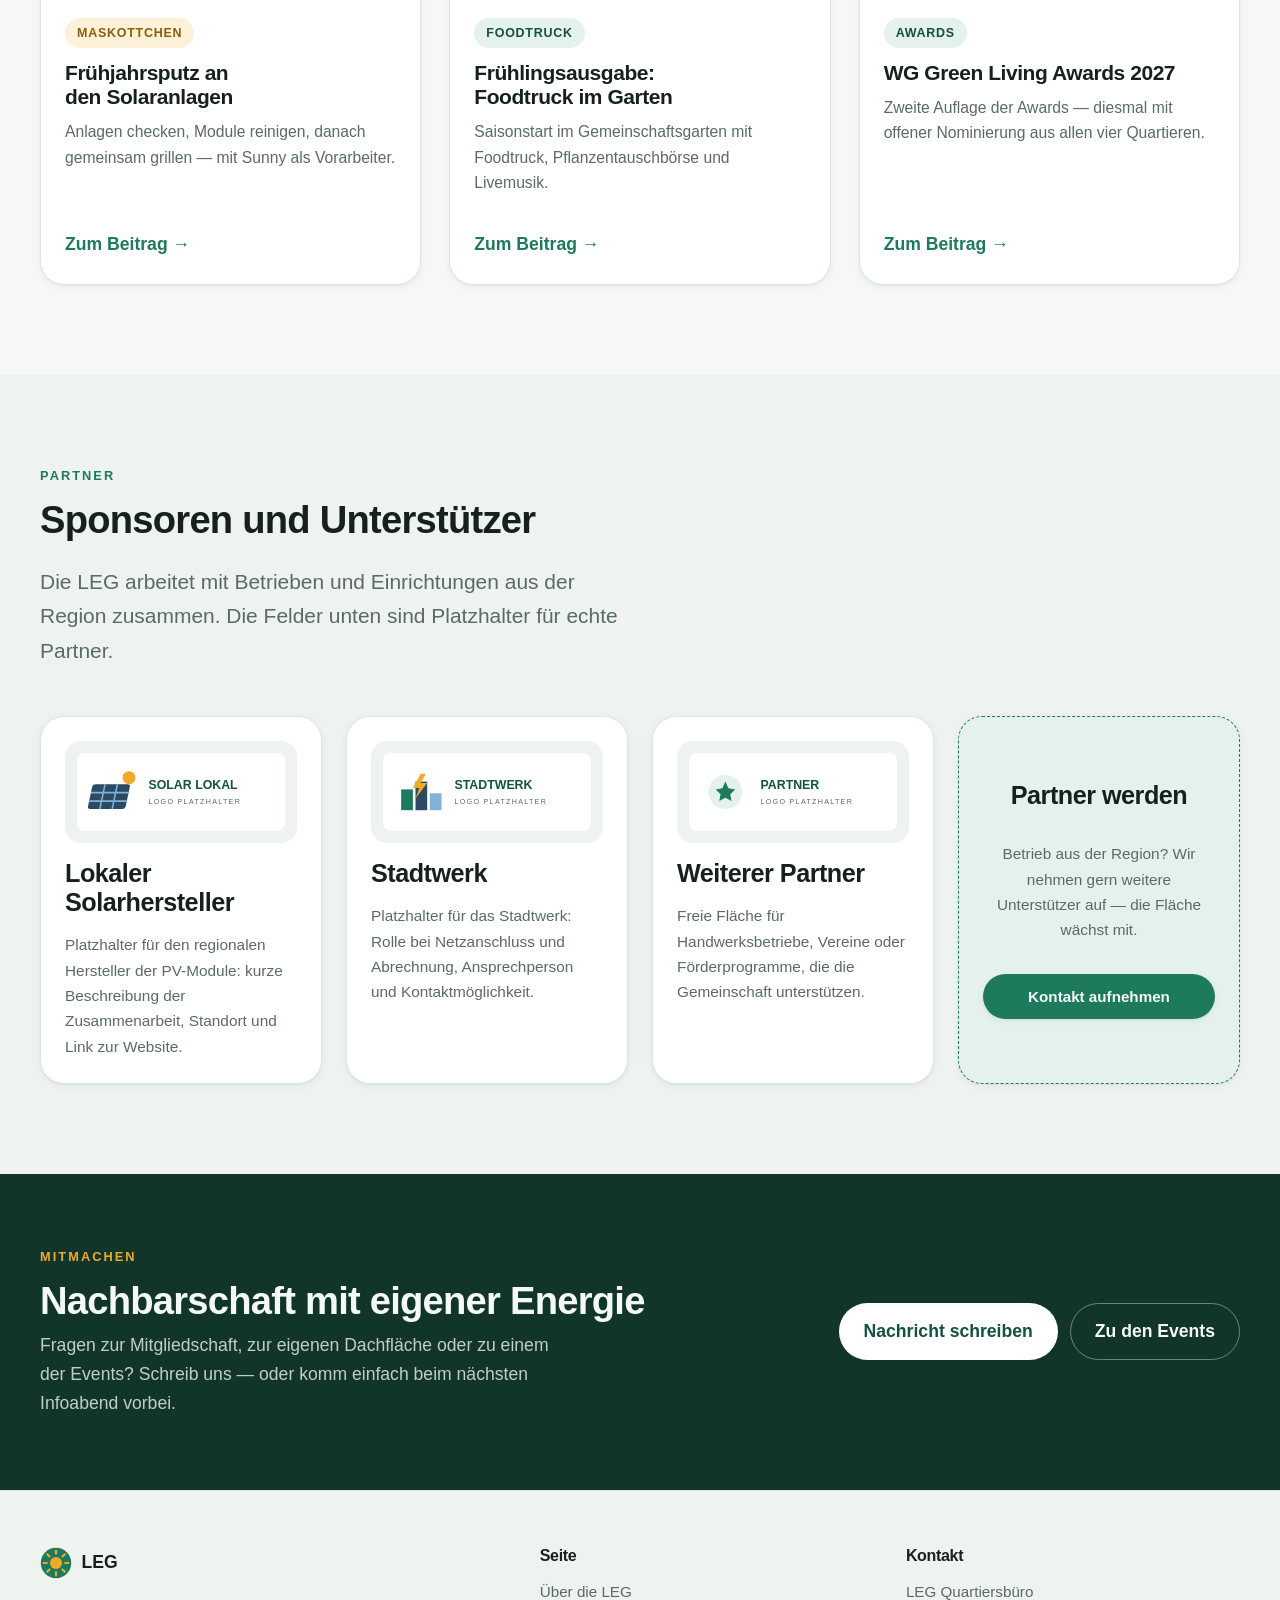
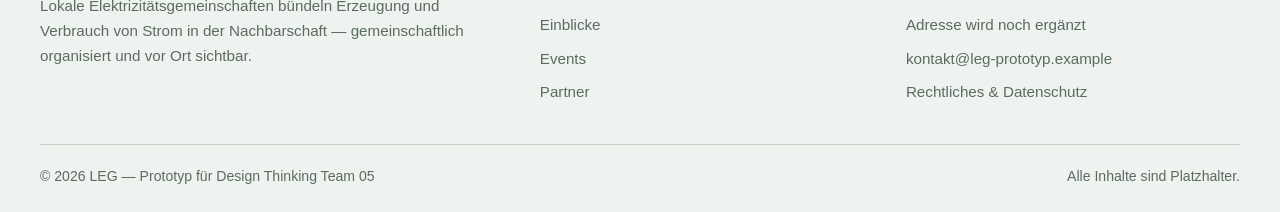
==== commit 541179de: "styling change as discussed" ====
--- a/index.html
+++ b/index.html
@@ -10,7 +10,7 @@
   <link rel="stylesheet" href="style.css">
   <script>document.documentElement.classList.add('js');</script>
 </head>
-<body>
+<body data-assets-path="assets/" data-events-path="events/">
   <a class="skip-link" href="#main">Zum Inhalt springen</a>
 
   <!-- ====================================================== Header ==== -->
@@ -69,31 +69,6 @@
       </div>
     </section>
 
-    <!-- ============================================== Kennzahlen ==== -->
-    <!-- PLATZHALTER: Werte durch echte Zahlen der Gemeinschaft ersetzen. -->
-    <section class="section section--tight section--alt" aria-label="Die LEG in Zahlen">
-      <div class="container">
-        <div class="stats" data-reveal>
-          <div class="stat">
-            <span class="stat__value">142</span>
-            <span class="stat__label">Haushalte in der Gemeinschaft</span>
-          </div>
-          <div class="stat">
-            <span class="stat__value">310 kWp</span>
-            <span class="stat__label">installierte PV-Leistung</span>
-          </div>
-          <div class="stat">
-            <span class="stat__value">4</span>
-            <span class="stat__label">Quartiere im Verbund</span>
-          </div>
-          <div class="stat">
-            <span class="stat__value">−38 %</span>
-            <span class="stat__label">Netzbezug im Sommerhalbjahr</span>
-          </div>
-        </div>
-      </div>
-    </section>
-
     <!-- =================================================== Über ==== -->
     <section class="section" id="ueber">
       <div class="container">
@@ -160,21 +135,21 @@
         <div class="section-head" data-reveal>
           <span class="eyebrow">Einblicke</span>
           <h2>Bilder aus der Gemeinschaft</h2>
-          <p>Platzhalter-Motive — später einfach durch eigene Fotos ersetzen.</p>
+          <p>Wohnhäuser, die ihren Strom gemeinsam erzeugen und nutzen.</p>
         </div>
 
         <div class="gallery" data-reveal>
           <figure>
-            <img src="assets/img-solar.svg" alt="Häuser mit Photovoltaik-Modulen auf den Dächern" width="800" height="600" loading="lazy">
-            <figcaption>Unsere Anlagen auf den Dächern im Quartier</figcaption>
+            <img src="assets/Nachbarschaft.png" alt="Luftaufnahme einer Wohnsiedlung, auf mehreren Dächern liegen Solarmodule" width="1000" height="563" loading="lazy">
+            <figcaption>Mehrere Gebäude, eine gemeinsame Erzeugung</figcaption>
           </figure>
           <figure>
-            <img src="assets/img-community.svg" alt="Menschen im Gespräch an einem Infopoint der LEG" width="800" height="600" loading="lazy">
-            <figcaption>Infopoint und Austausch beim Nachbarschaftstreffen</figcaption>
+            <img src="assets/Nachbarschaft2.png" alt="Blick über die Dächer der Siedlung mit Solaranlagen, im Hintergrund Berge" width="600" height="400" loading="lazy">
+            <figcaption>Anlagen auf den Flachdächern der Nachbarschaft</figcaption>
           </figure>
           <figure>
-            <img src="assets/img-evening.svg" alt="Beleuchtetes Quartier am Abend mit Lichterketten" width="800" height="600" loading="lazy">
-            <figcaption>Abendstimmung bei Veranstaltungen im Viertel</figcaption>
+            <img src="assets/Nachbarschaft3.png" alt="Begrünte Flachdächer mit Photovoltaik-Modulen zwischen Wohnhäusern" width="500" height="375" loading="lazy">
+            <figcaption>Begrünte Dächer und Photovoltaik zusammen gedacht</figcaption>
           </figure>
         </div>
       </div>
@@ -210,97 +185,16 @@
 
         <p class="filter-status" data-filter-status role="status" aria-live="polite"></p>
 
-        <div class="event-grid" data-event-grid>
-
-          <!-- Event 1 -->
-          <article class="event-card" data-category="foodtruck" data-title="Lokaler Foodtruck-Abend bei der LEG">
-            <div class="event-card__media">
-              <img src="assets/img-foodtruck.svg" alt="Foodtruck mit Wimpelkette auf dem LEG-Hof" width="800" height="600" loading="lazy">
-              <p class="event-card__date">
-                <span class="event-card__day">18</span>
-                <span class="event-card__month">Sep</span>
-              </p>
-            </div>
-            <div class="event-card__body">
-              <span class="tag">Foodtruck</span>
-              <h3>Lokaler Foodtruck-Abend bei der LEG</h3>
-              <p>
-                Regionaler Foodtruck, Gespräche am Stand und kurze Info-Häppchen
-                zu gemeinsamer Energie vor Ort.
-              </p>
-              <a class="event-card__link" href="events/event-1.html">
-                Zum Beitrag <span aria-hidden="true">→</span>
-              </a>
-            </div>
-          </article>
-
-          <!-- Event 2 -->
-          <article class="event-card" data-category="infoveranstaltung" data-title="Infoabend: So funktioniert die LEG">
-            <div class="event-card__media">
-              <img src="assets/img-info.svg" alt="Vortrag mit Diagrammen vor Publikum" width="800" height="600" loading="lazy">
-              <p class="event-card__date">
-                <span class="event-card__day">24</span>
-                <span class="event-card__month">Sep</span>
-              </p>
-            </div>
-            <div class="event-card__body">
-              <span class="tag">Infoveranstaltung</span>
-              <h3>Infoabend: So funktioniert die LEG</h3>
-              <p>
-                Kompakter Überblick für neue Mitglieder, Nachbarschaften und
-                Interessierte — mit viel Raum für Fragen.
-              </p>
-              <a class="event-card__link" href="events/event-2.html">
-                Zum Beitrag <span aria-hidden="true">→</span>
-              </a>
-            </div>
-          </article>
-
-          <!-- Event 3 -->
-          <article class="event-card" data-category="maskottchen" data-title="Sunny lädt zum Familiennachmittag ein">
-            <div class="event-card__media">
-              <img src="assets/img-sunny.svg" alt="Sunny, das Sonnen-Maskottchen der LEG, winkt" width="800" height="600" loading="lazy">
-              <p class="event-card__date">
-                <span class="event-card__day">02</span>
-                <span class="event-card__month">Okt</span>
-              </p>
-            </div>
-            <div class="event-card__body">
-              <span class="tag tag--sun">Maskottchen</span>
-              <h3>Sunny lädt zum Familiennachmittag ein</h3>
-              <p>
-                Unser Maskottchen Sunny begleitet Mitmachstationen, Bastelecken
-                und Fotopunkte für Groß und Klein.
-              </p>
-              <a class="event-card__link" href="events/event-3.html">
-                Zum Beitrag <span aria-hidden="true">→</span>
-              </a>
-            </div>
-          </article>
-
-          <!-- Event 4 -->
-          <article class="event-card" data-category="awards" data-title="WG Green Living Awards">
-            <div class="event-card__media">
-              <img src="assets/img-awards.svg" alt="Pokal auf einer Bühne mit Konfetti" width="800" height="600" loading="lazy">
-              <p class="event-card__date">
-                <span class="event-card__day">11</span>
-                <span class="event-card__month">Okt</span>
-              </p>
-            </div>
-            <div class="event-card__body">
-              <span class="tag">Awards</span>
-              <h3>WG Green Living Awards</h3>
-              <p>
-                Auszeichnung für gemeinschaftliche Wohnideen, Energieeffizienz
-                und smarte Nachbarschaftsprojekte.
-              </p>
-              <a class="event-card__link" href="events/event-4.html">
-                Zum Beitrag <span aria-hidden="true">→</span>
-              </a>
-            </div>
-          </article>
-
-        </div>
+        <!-- Die Karten werden aus events-data.js erzeugt (siehe script.js).
+             Neues Event = neuer Eintrag in events-data.js, hier nichts ändern. -->
+        <div class="event-grid" data-event-grid></div>
+
+        <noscript>
+          <p class="empty-state">
+            Für die Eventübersicht wird JavaScript benötigt. Die Termine stehen
+            auch am Aushang im Quartiersbüro.
+          </p>
+        </noscript>
 
         <p class="empty-state" data-empty hidden>
           Keine Events gefunden. Anderen Suchbegriff probieren oder Filter auf „Alle“ zurücksetzen.
@@ -387,7 +281,7 @@
         </div>
         <div class="cta-band__actions">
           <!-- PLATZHALTER: echte Adresse eintragen. -->
-          <a class="btn btn--light" href="mailto:info@leg-beispiel.de">Nachricht schreiben</a>
+          <a class="btn btn--light" href="mailto:kontakt@leg-prototyp.example">Nachricht schreiben</a>
           <a class="btn btn--ghost" href="#events">Zu den Events</a>
         </div>
       </div>
@@ -425,9 +319,9 @@
           <!-- PLATZHALTER: echte Kontaktdaten und Rechtstexte ergänzen. -->
           <ul>
             <li>LEG Quartiersbüro</li>
-            <li>Musterstraße 1, 12345 Musterstadt</li>
-            <li><a href="mailto:info@leg-beispiel.de">info@leg-beispiel.de</a></li>
-            <li><a href="#kontakt">Impressum &amp; Datenschutz</a></li>
+            <li>Adresse wird noch ergänzt</li>
+            <li><a href="mailto:kontakt@leg-prototyp.example">kontakt@leg-prototyp.example</a></li>
+            <li><a href="#kontakt">Rechtliches &amp; Datenschutz</a></li>
           </ul>
         </div>
       </div>
@@ -439,6 +333,8 @@
     </div>
   </footer>
 
+  <!-- Reihenfolge zählt: erst die Daten, dann das Skript. -->
+  <script src="events-data.js" defer></script>
   <script src="script.js" defer></script>
 </body>
 </html>
--- a/style.css
+++ b/style.css
@@ -60,6 +60,12 @@
 *::before,
 *::after {
   box-sizing: border-box;
+}
+
+/* Muss vor allen display-Regeln stehen: sonst überschreibt z. B.
+   .event-card { display: flex } das hidden-Attribut aus dem Filter. */
+[hidden] {
+  display: none !important;
 }
 
 html {
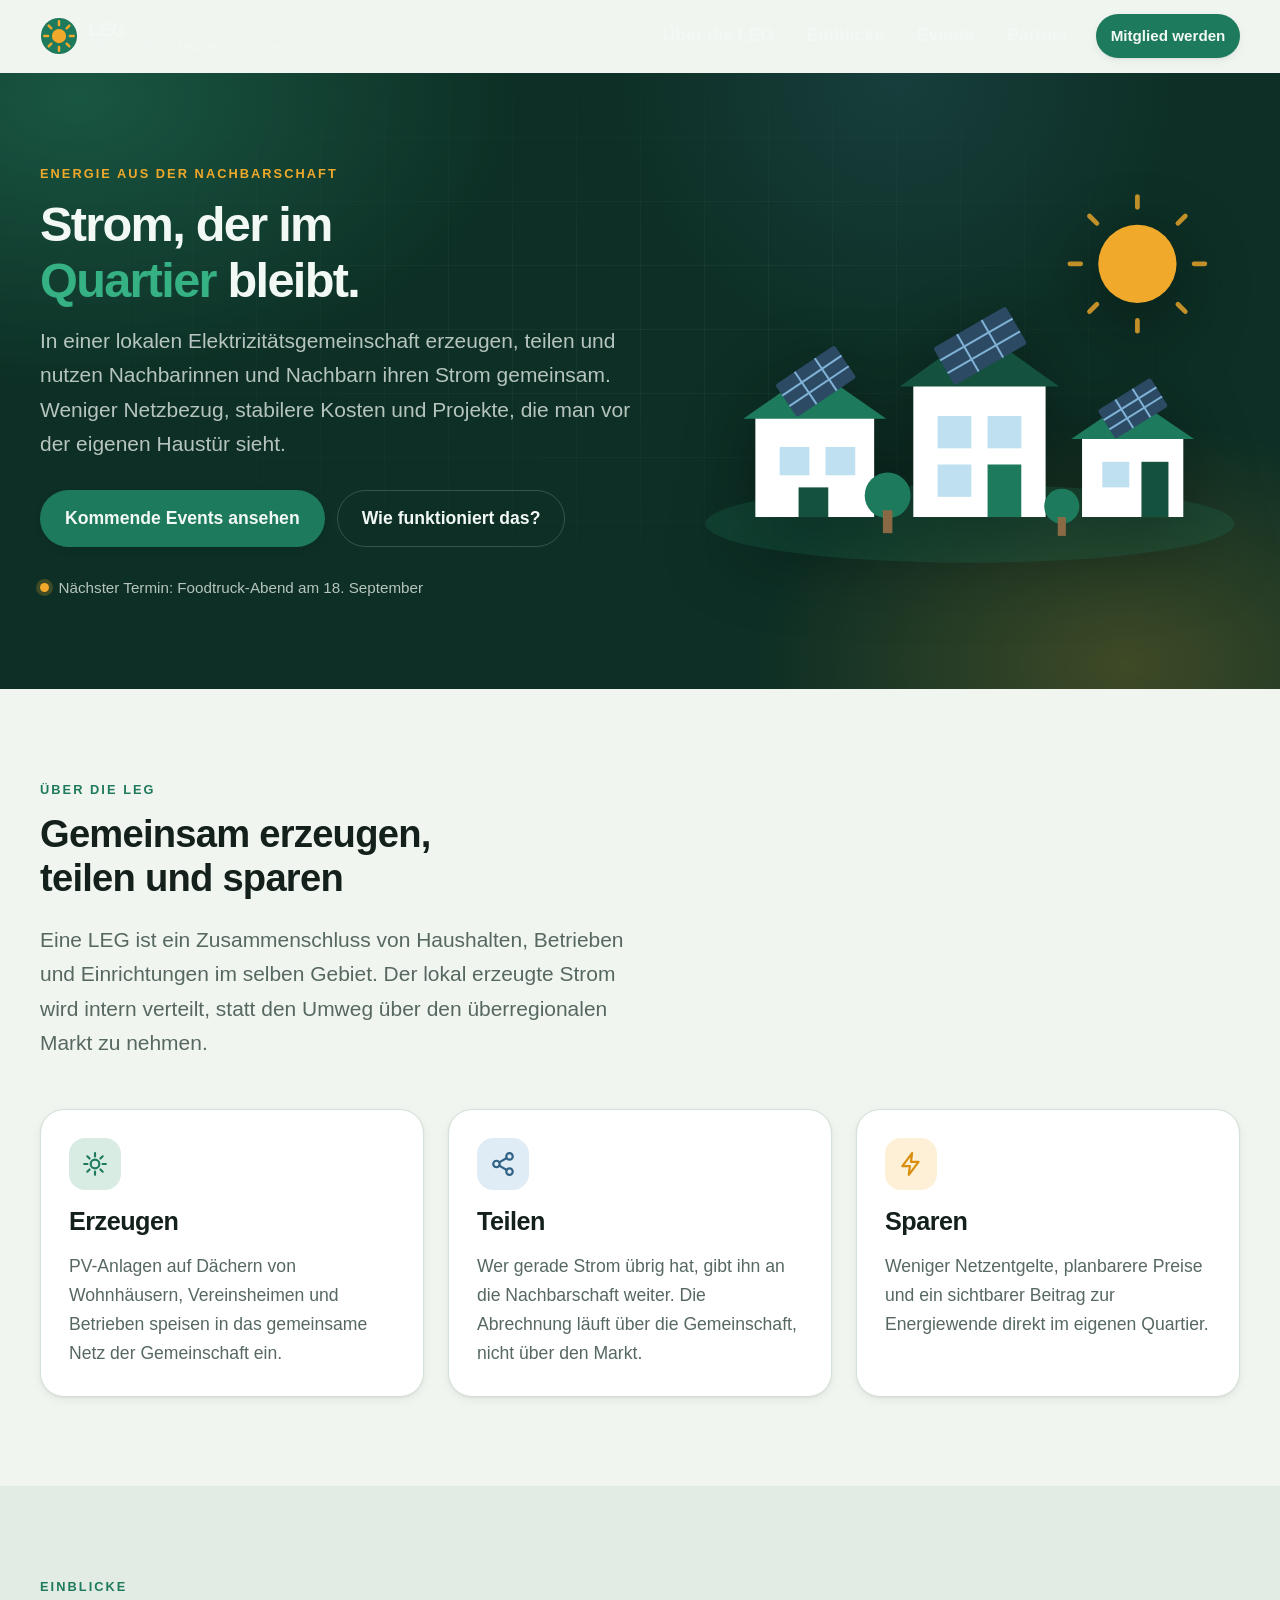
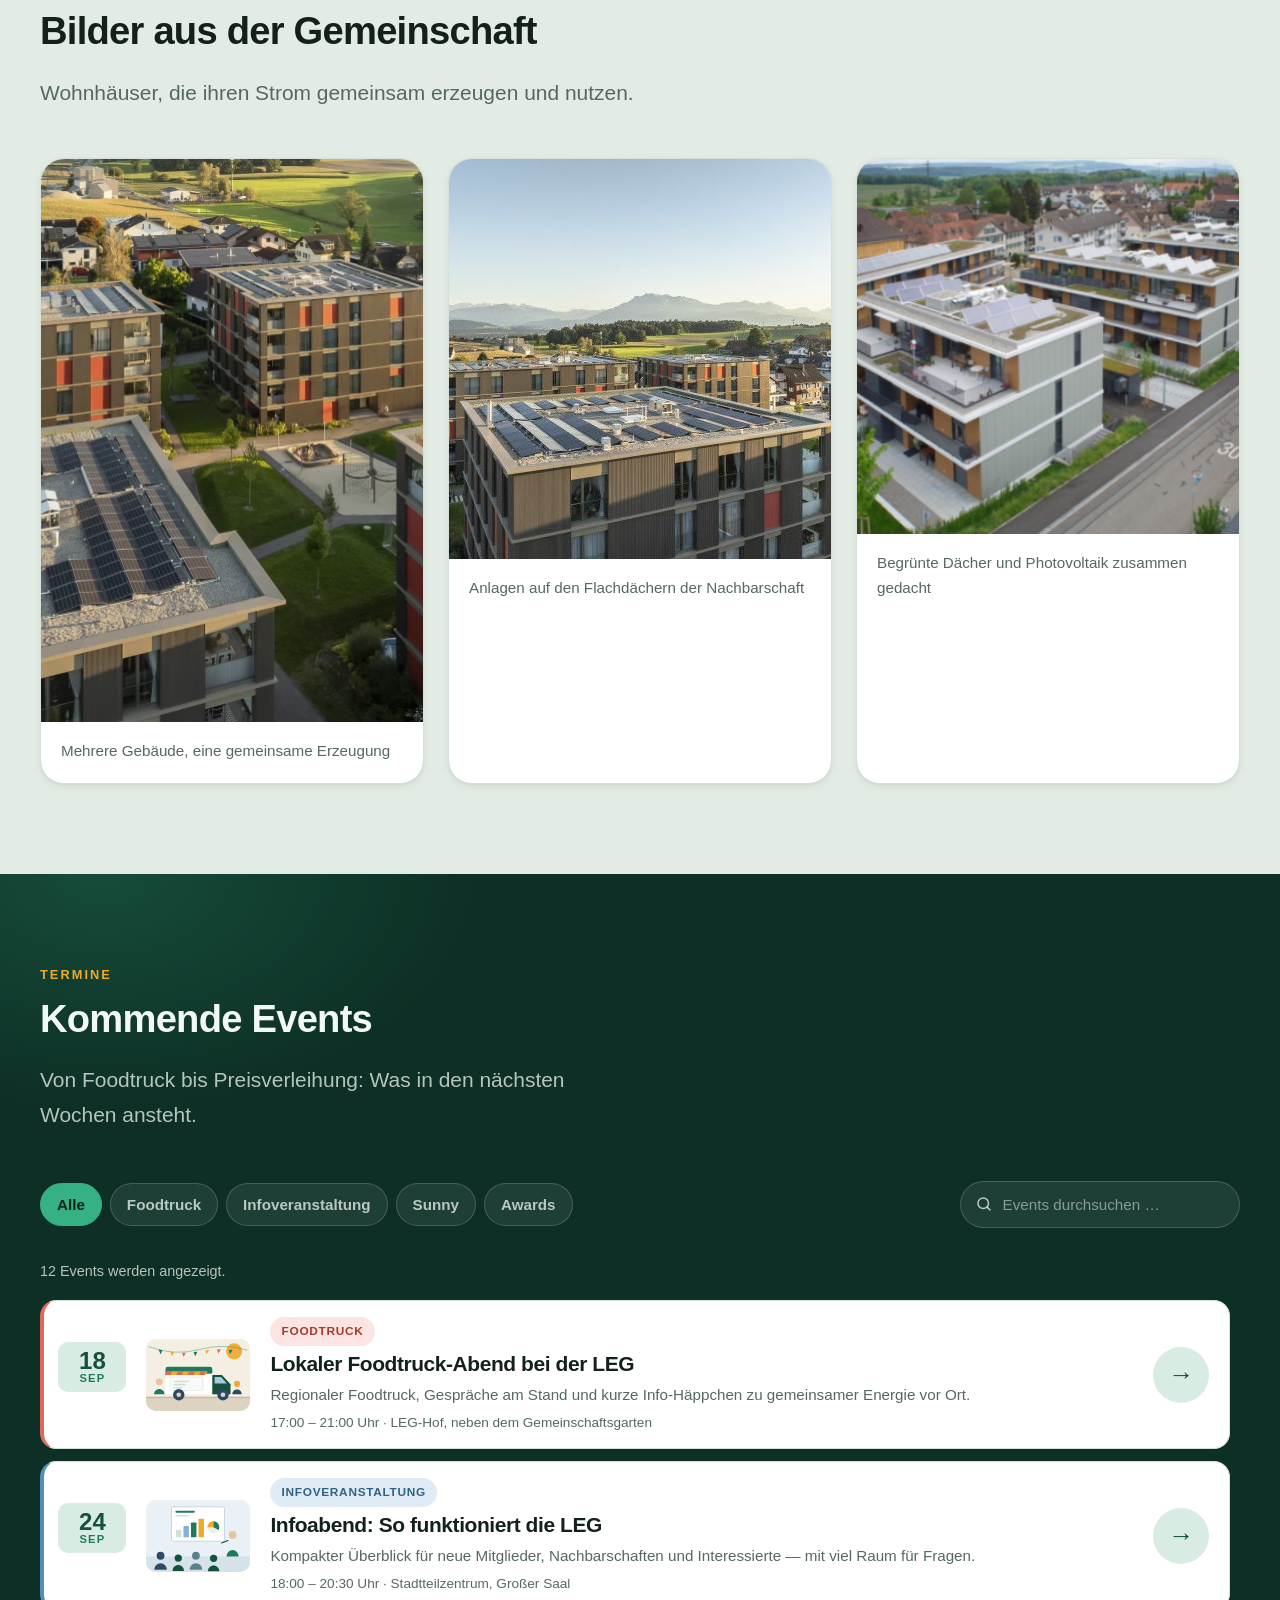
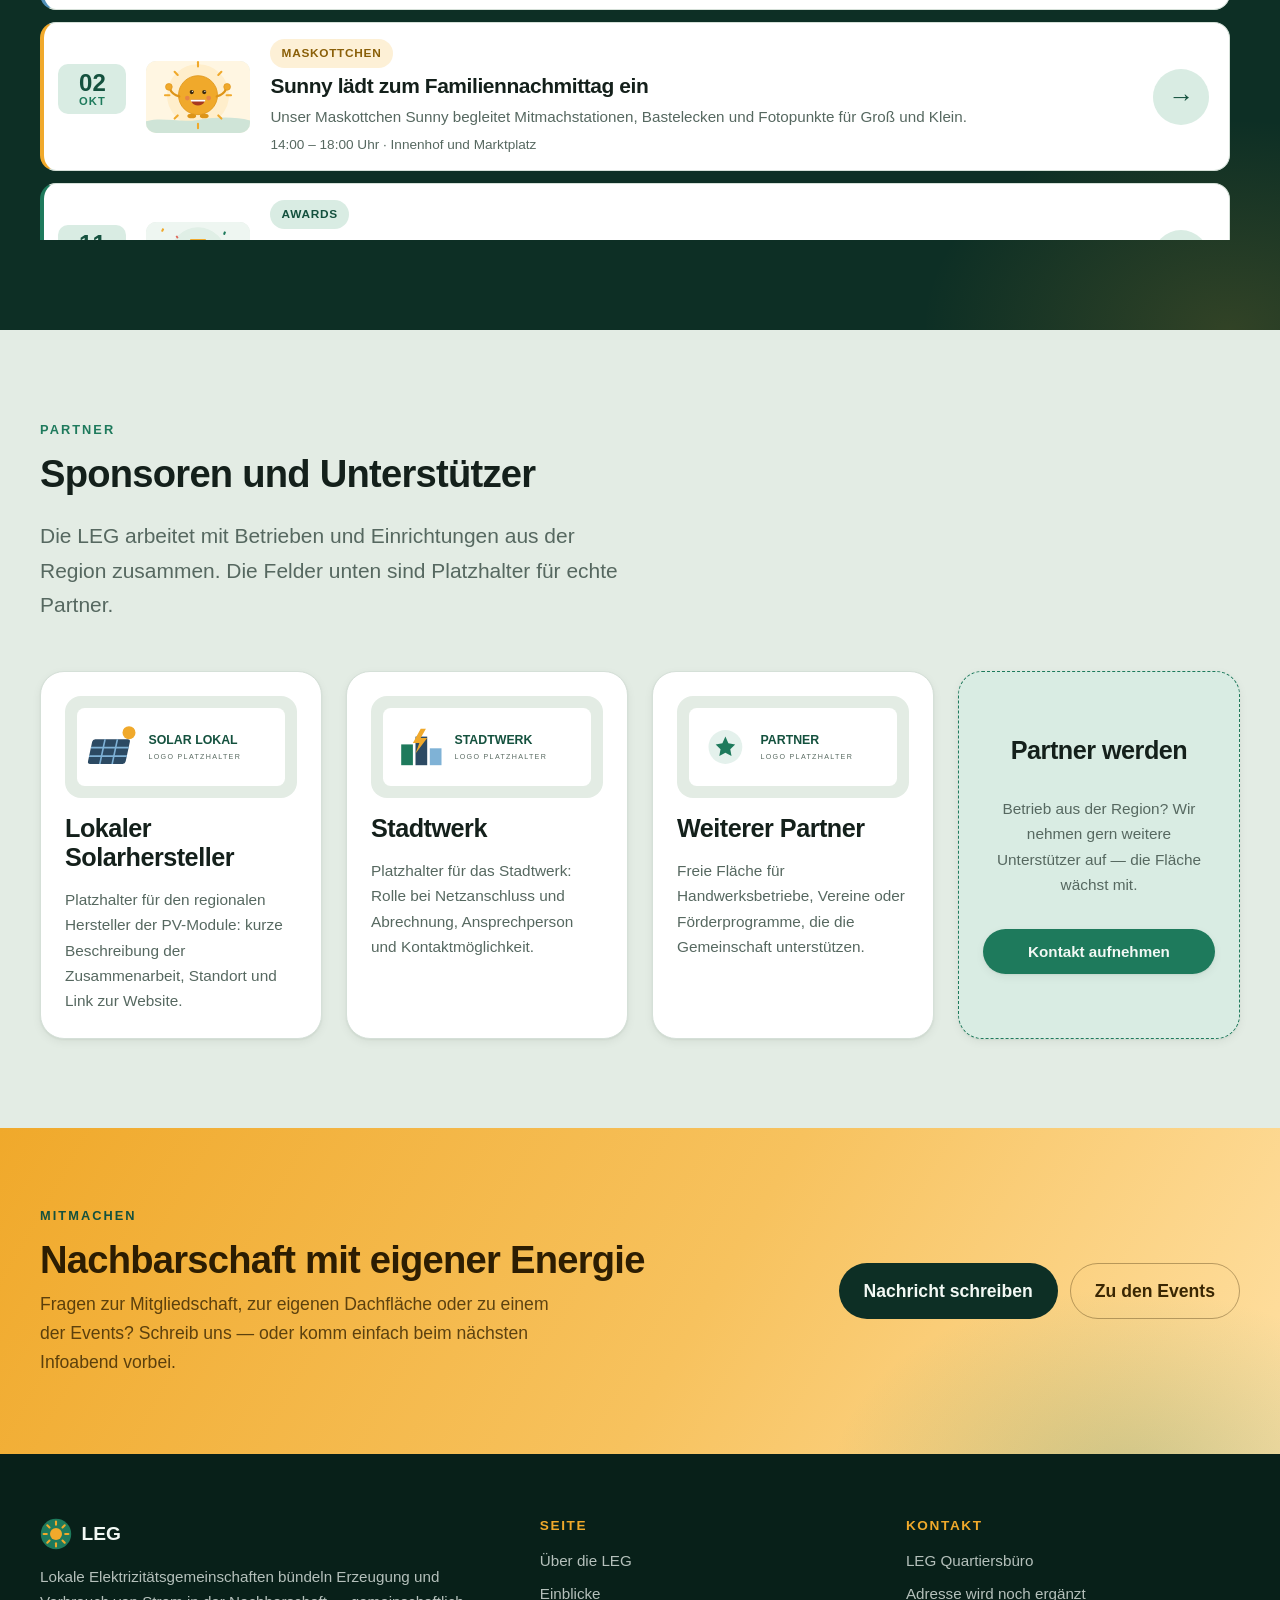
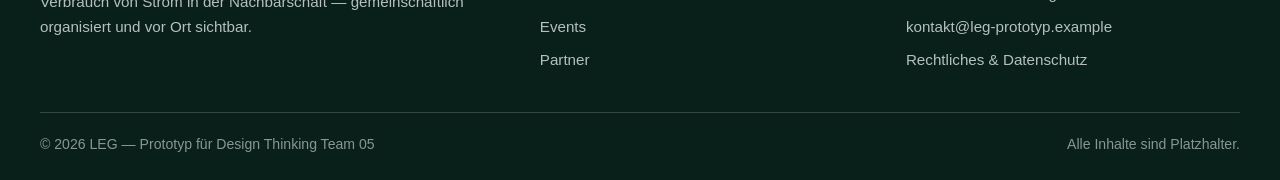
==== commit 18a2a474: "refactor: data-driven events, redesigned UI" ====
--- a/index.html
+++ b/index.html
@@ -10,7 +10,7 @@
   <link rel="stylesheet" href="style.css">
   <script>document.documentElement.classList.add('js');</script>
 </head>
-<body data-assets-path="assets/" data-events-path="events/">
+<body class="has-dark-hero" data-assets-path="assets/" data-events-path="events/">
   <a class="skip-link" href="#main">Zum Inhalt springen</a>
 
   <!-- ====================================================== Header ==== -->
@@ -61,10 +61,6 @@
 
         <div class="hero__media">
           <img src="assets/img-solar.svg" alt="Illustrierte Häuserzeile mit Solaranlagen auf den Dächern" width="800" height="600">
-          <p class="hero__badge">
-            <span aria-hidden="true">☀️</span>
-            Sunny sagt Hallo
-          </p>
         </div>
       </div>
     </section>
@@ -156,7 +152,7 @@
     </section>
 
     <!-- ================================================= Events ==== -->
-    <section class="section" id="events">
+    <section class="section section--dark" id="events">
       <div class="container">
         <div class="section-head" data-reveal>
           <span class="eyebrow">Termine</span>
@@ -185,14 +181,14 @@
 
         <p class="filter-status" data-filter-status role="status" aria-live="polite"></p>
 
-        <!-- Die Karten werden aus events-data.js erzeugt (siehe script.js).
+        <!-- Die Zeilen werden aus events-data.js erzeugt (siehe script.js).
              Neues Event = neuer Eintrag in events-data.js, hier nichts ändern. -->
-        <div class="event-grid" data-event-grid></div>
+        <div class="event-list" data-event-list data-reveal></div>
 
         <noscript>
           <p class="empty-state">
-            Für die Eventübersicht wird JavaScript benötigt. Die Termine stehen
-            auch am Aushang im Quartiersbüro.
+            Für die Eventübersicht wird JavaScript benötigt. Die Termine hängen
+            auch am Aushang im Quartiersbüro aus.
           </p>
         </noscript>
 
--- a/style.css
+++ b/style.css
@@ -10,29 +10,37 @@
 :root {
   color-scheme: light;
 
-  /* Flächen */
-  --bg: #f6f8f6;
+  /* Flächen — leicht getönt statt reinweiß, damit Karten sich abheben */
+  --bg: #f1f5f0;
   --surface: #ffffff;
-  --surface-alt: #eef3ef;
-  --surface-dark: #12352a;
+  --surface-alt: #e3ece4;
+  --surface-dark: #0d2f25;
+  --surface-darker: #082019;
 
   /* Text */
-  --text: #16201c;
-  --muted: #5a6b62;
-  --text-invert: #f4f9f6;
+  --text: #14201b;
+  --muted: #566860;
+  --text-invert: #f2f8f4;
+  --muted-invert: rgba(242, 248, 244, .74);
 
   /* Akzente */
   --accent: #1e7a5c;
   --accent-strong: #14513e;
-  --accent-soft: #e4f1ec;
+  --accent-bright: #35b184;
+  --accent-soft: #d9ece3;
   --sun: #f0a92b;
-  --sun-soft: #fdf1da;
+  --sun-strong: #d98e0d;
+  --sun-soft: #fdf0d6;
+  --coral: #e0685b;
+  --sky: #4f8fb8;
 
   /* Linien und Schatten */
-  --border: #dfe6e1;
-  --border-strong: #c7d4cc;
-  --shadow-sm: 0 1px 2px rgba(16, 32, 26, .05), 0 2px 8px rgba(16, 32, 26, .05);
-  --shadow-md: 0 12px 28px rgba(16, 32, 26, .10), 0 2px 8px rgba(16, 32, 26, .05);
+  --border: #d5e0d8;
+  --border-strong: #b9cbbf;
+  --border-invert: rgba(242, 248, 244, .18);
+  --shadow-sm: 0 1px 2px rgba(10, 30, 22, .06), 0 3px 10px rgba(10, 30, 22, .06);
+  --shadow-md: 0 14px 32px rgba(10, 30, 22, .13), 0 3px 10px rgba(10, 30, 22, .06);
+  --shadow-lg: 0 26px 60px rgba(10, 30, 22, .20);
 
   /* Radien */
   --r-sm: 10px;
@@ -63,7 +71,7 @@
 }
 
 /* Muss vor allen display-Regeln stehen: sonst überschreibt z. B.
-   .event-card { display: flex } das hidden-Attribut aus dem Filter. */
+   .event-row { display: grid } das hidden-Attribut aus dem Filter. */
 [hidden] {
   display: none !important;
 }
@@ -177,6 +185,52 @@
 
 .section--tight {
   padding-block: clamp(2.5rem, 5vw, 4rem);
+}
+
+/* Dunkles Band — bricht die helle Fläche auf und lässt Karten leuchten. */
+.section--dark {
+  position: relative;
+  background: var(--surface-dark);
+  color: var(--text-invert);
+  overflow: hidden;
+}
+
+.section--dark::before {
+  content: "";
+  position: absolute;
+  inset: 0;
+  background:
+    radial-gradient(38rem 24rem at 8% 0%, rgba(53, 177, 132, .22), transparent 62%),
+    radial-gradient(32rem 22rem at 96% 100%, rgba(240, 169, 43, .16), transparent 60%);
+  pointer-events: none;
+}
+
+.section--dark > * {
+  position: relative;
+}
+
+.section--dark h2,
+.section--dark h3 {
+  color: var(--text-invert);
+}
+
+.section--dark .section-head p,
+.section--dark .filter-status {
+  color: var(--muted-invert);
+}
+
+.section--dark .eyebrow {
+  color: var(--sun);
+}
+
+.section--dark .btn--ghost {
+  color: var(--text-invert);
+  border-color: var(--border-invert);
+}
+
+.section--dark .btn--ghost:hover {
+  background: rgba(242, 248, 244, .12);
+  border-color: var(--text-invert);
 }
 
 .section-head {
@@ -274,16 +328,58 @@
   position: sticky;
   top: 0;
   z-index: 50;
-  background: rgba(246, 248, 246, .88);
+  background: rgba(241, 245, 240, .88);
   backdrop-filter: blur(10px);
   border-bottom: 1px solid transparent;
-  transition: border-color .2s ease, box-shadow .2s ease, background-color .2s ease;
+  transition: border-color .25s ease, box-shadow .25s ease,
+              background-color .25s ease, color .25s ease;
 }
 
 .site-header.is-scrolled {
   border-bottom-color: var(--border);
   box-shadow: var(--shadow-sm);
-  background: rgba(246, 248, 246, .95);
+  background: rgba(241, 245, 240, .95);
+}
+
+/* Auf Seiten mit dunklem Hero schwebt der Header zunächst darüber
+   und wird erst beim Scrollen zur hellen Leiste. */
+.has-dark-hero .site-header:not(.is-scrolled) {
+  background: transparent;
+  backdrop-filter: none;
+}
+
+.has-dark-hero .site-header:not(.is-scrolled) .brand,
+.has-dark-hero .site-header:not(.is-scrolled) .site-nav__list > li > a {
+  color: var(--text-invert);
+}
+
+.has-dark-hero .site-header:not(.is-scrolled) .brand__sub {
+  color: var(--muted-invert);
+}
+
+.has-dark-hero .site-header:not(.is-scrolled) .site-nav__list > li > a:hover {
+  background: rgba(242, 248, 244, .14);
+  color: var(--text-invert);
+}
+
+.has-dark-hero .site-header:not(.is-scrolled) .nav-toggle {
+  background: rgba(242, 248, 244, .12);
+  border-color: var(--border-invert);
+}
+
+.has-dark-hero .site-header:not(.is-scrolled) .nav-toggle__bars,
+.has-dark-hero .site-header:not(.is-scrolled) .nav-toggle__bars::before,
+.has-dark-hero .site-header:not(.is-scrolled) .nav-toggle__bars::after {
+  background: var(--text-invert);
+}
+
+.has-dark-hero .site-header:not(.is-scrolled) .nav-toggle[aria-expanded="true"] .nav-toggle__bars {
+  background: transparent;
+}
+
+/* Im aufgeklappten Mobilmenü ist der Hintergrund wieder hell. */
+.has-dark-hero .site-header:not(.is-scrolled) .site-nav.is-open .site-nav__list > li > a {
+  color: var(--text);
 }
 
 .site-header__inner {
@@ -403,14 +499,44 @@
    6. Hero
    -------------------------------------------------------------------------- */
 .hero {
-  padding-block: clamp(3rem, 6vw, 5.5rem);
+  position: relative;
+  padding-block: clamp(3.5rem, 7vw, 6.5rem);
+  background: var(--surface-dark);
+  color: var(--text-invert);
+  overflow: hidden;
+}
+
+.hero::before {
+  content: "";
+  position: absolute;
+  inset: 0;
   background:
-    radial-gradient(60rem 32rem at 12% -10%, var(--accent-soft), transparent 60%),
-    radial-gradient(48rem 28rem at 92% 0%, var(--sun-soft), transparent 62%),
-    var(--bg);
+    radial-gradient(46rem 30rem at 6% 4%, rgba(53, 177, 132, .30), transparent 60%),
+    radial-gradient(40rem 26rem at 88% 96%, rgba(240, 169, 43, .22), transparent 58%),
+    radial-gradient(30rem 30rem at 70% 0%, rgba(79, 143, 184, .16), transparent 60%);
+  pointer-events: none;
+}
+
+/* Feines Raster, damit die dunkle Fläche Struktur bekommt */
+.hero::after {
+  content: "";
+  position: absolute;
+  inset: 0;
+  background-image:
+    linear-gradient(rgba(242, 248, 244, .05) 1px, transparent 1px),
+    linear-gradient(90deg, rgba(242, 248, 244, .05) 1px, transparent 1px);
+  background-size: 64px 64px;
+  mask-image: radial-gradient(70% 60% at 50% 40%, #000, transparent 78%);
+  pointer-events: none;
+}
+
+.hero .eyebrow {
+  color: var(--sun);
 }
 
 .hero__inner {
+  position: relative;
+  z-index: 1;
   display: grid;
   grid-template-columns: 1.05fr .95fr;
   align-items: center;
@@ -419,17 +545,18 @@
 
 .hero__title {
   margin-bottom: 1rem;
+  letter-spacing: -0.035em;
 }
 
 .hero__title em {
   font-style: normal;
-  color: var(--accent);
+  color: var(--accent-bright);
 }
 
 .hero__text {
   max-width: 52ch;
   font-size: var(--step-1);
-  color: var(--muted);
+  color: var(--muted-invert);
 }
 
 .hero__actions {
@@ -439,54 +566,50 @@
   margin-top: 1.75rem;
 }
 
+.hero .btn--ghost {
+  color: var(--text-invert);
+  border-color: var(--border-invert);
+}
+
+.hero .btn--ghost:hover {
+  background: rgba(242, 248, 244, .12);
+  border-color: var(--text-invert);
+}
+
 .hero__note {
   display: flex;
   align-items: center;
-  gap: .5rem;
+  gap: .6rem;
   margin-top: 1.75rem;
   font-size: .95rem;
-  color: var(--muted);
+  color: var(--muted-invert);
 }
 
 .hero__note::before {
   content: "";
-  width: 8px;
-  height: 8px;
+  width: 9px;
+  height: 9px;
   border-radius: 50%;
   background: var(--sun);
-  box-shadow: 0 0 0 4px var(--sun-soft);
+  box-shadow: 0 0 0 4px rgba(240, 169, 43, .22);
+  animation: pulse 2.4s ease-in-out infinite;
+}
+
+@keyframes pulse {
+  0%, 100% { box-shadow: 0 0 0 4px rgba(240, 169, 43, .22); }
+  50%      { box-shadow: 0 0 0 9px rgba(240, 169, 43, .04); }
 }
 
 .hero__media {
   position: relative;
 }
 
+/* Freigestellte Illustration: kein Rahmen, kein Kasten — nur ein weicher
+   Schatten, damit sie sich vom dunklen Hero abhebt. */
 .hero__media img {
   width: 100%;
-  aspect-ratio: 4 / 3;
-  object-fit: cover;
-  border-radius: var(--r-lg);
-  box-shadow: var(--shadow-md);
-}
-
-.hero__badge {
-  position: absolute;
-  left: -1rem;
-  bottom: -1rem;
-  display: flex;
-  align-items: center;
-  gap: .65rem;
-  padding: .7rem 1.1rem;
-  background: var(--surface);
-  border-radius: var(--r-pill);
-  box-shadow: var(--shadow-md);
-  font-weight: 600;
-  font-size: .95rem;
-}
-
-.hero__badge span[aria-hidden] {
-  font-size: 1.35rem;
-  line-height: 1;
+  height: auto;
+  filter: drop-shadow(0 22px 34px rgba(0, 0, 0, .38));
 }
 
 /* --------------------------------------------------------------------------
@@ -567,6 +690,41 @@
   height: 26px;
 }
 
+/* Die drei Karten bekommen je eine eigene Akzentfarbe */
+.grid-3 > .card:nth-child(2) .card__icon {
+  background: #dfecf5;
+  color: #2f6285;
+}
+
+.grid-3 > .card:nth-child(3) .card__icon {
+  background: var(--sun-soft);
+  color: var(--sun-strong);
+}
+
+.card {
+  position: relative;
+}
+
+.card::after {
+  content: "";
+  position: absolute;
+  left: 1.75rem;
+  right: 1.75rem;
+  bottom: 0;
+  height: 3px;
+  border-radius: 3px 3px 0 0;
+  background: var(--accent-bright);
+  transform: scaleX(0);
+  transition: transform .35s cubic-bezier(.2, .7, .2, 1);
+}
+
+.grid-3 > .card:nth-child(2)::after { background: var(--sky); }
+.grid-3 > .card:nth-child(3)::after { background: var(--sun); }
+
+.card:hover::after {
+  transform: scaleX(1);
+}
+
 .gallery {
   display: grid;
   grid-template-columns: repeat(auto-fit, minmax(260px, 1fr));
@@ -676,6 +834,49 @@
   pointer-events: none;
 }
 
+.section--dark .chip {
+  background: rgba(242, 248, 244, .08);
+  border-color: var(--border-invert);
+  color: var(--muted-invert);
+}
+
+.section--dark .chip:hover {
+  background: rgba(242, 248, 244, .16);
+  border-color: var(--accent-bright);
+  color: var(--text-invert);
+}
+
+.section--dark .chip[aria-pressed="true"] {
+  background: var(--accent-bright);
+  border-color: var(--accent-bright);
+  color: #06231a;
+}
+
+.section--dark .search-field input {
+  background: rgba(242, 248, 244, .08);
+  border-color: var(--border-invert);
+  color: var(--text-invert);
+}
+
+.section--dark .search-field input::placeholder {
+  color: rgba(242, 248, 244, .5);
+}
+
+.section--dark .search-field input:focus {
+  border-color: var(--accent-bright);
+  box-shadow: 0 0 0 3px rgba(53, 177, 132, .25);
+}
+
+.section--dark .search-field svg {
+  color: var(--muted-invert);
+}
+
+.section--dark .empty-state {
+  background: rgba(242, 248, 244, .06);
+  border-color: var(--border-invert);
+  color: var(--muted-invert);
+}
+
 .filter-status {
   margin-bottom: 1rem;
   font-size: .9rem;
@@ -692,140 +893,229 @@
 }
 
 /* --------------------------------------------------------------------------
-   10. Event-Karten
+   10. Event-Liste (Zeilen mit eigenem Scrollbereich)
    -------------------------------------------------------------------------- */
-.event-grid {
-  display: grid;
-  grid-template-columns: repeat(auto-fill, minmax(290px, 1fr));
-  gap: 1.75rem;
-}
-
-.event-card {
-  position: relative;
+.event-list {
   display: flex;
   flex-direction: column;
+  gap: .75rem;
+  max-height: min(60vh, 620px);
+  padding-right: .6rem;
+  overflow-y: auto;
+  overscroll-behavior: contain;
+  scrollbar-width: thin;
+  scrollbar-color: var(--accent-bright) rgba(242, 248, 244, .12);
+}
+
+.event-list::-webkit-scrollbar {
+  width: 10px;
+}
+
+.event-list::-webkit-scrollbar-track {
+  background: rgba(242, 248, 244, .1);
+  border-radius: var(--r-pill);
+}
+
+.event-list::-webkit-scrollbar-thumb {
+  background: var(--accent-bright);
+  border-radius: var(--r-pill);
+}
+
+.event-list::-webkit-scrollbar-thumb:hover {
+  background: #4cc79a;
+}
+
+/* Auf hellem Grund (verwandte Beiträge) passt die Scrollleiste sich an. */
+.section--alt .event-list,
+.section:not(.section--dark) .event-list {
+  scrollbar-color: var(--accent) rgba(20, 32, 27, .12);
+}
+
+.section--alt .event-list::-webkit-scrollbar-track,
+.section:not(.section--dark) .event-list::-webkit-scrollbar-track {
+  background: rgba(20, 32, 27, .08);
+}
+
+.section--alt .event-list::-webkit-scrollbar-thumb,
+.section:not(.section--dark) .event-list::-webkit-scrollbar-thumb {
+  background: var(--accent);
+}
+
+/* Verwandte Beiträge: nur zwei Einträge, kein eigener Scrollbereich nötig */
+.event-list--plain {
+  max-height: none;
+  padding-right: 0;
+  overflow: visible;
+}
+
+/* ------------------------------------------------------------------ Zeile */
+.event-row {
+  position: relative;
+  display: grid;
+  grid-template-columns: 68px 104px 1fr auto;
+  align-items: center;
+  gap: 1.25rem;
+  padding: .85rem 1.25rem .85rem .9rem;
   background: var(--surface);
+  /* fest gesetzt, damit die Zeile auch in dunklen Abschnitten lesbar ist */
+  color: var(--text);
   border: 1px solid var(--border);
-  border-radius: var(--r-lg);
-  overflow: hidden;
-  box-shadow: var(--shadow-sm);
-  transition: transform .25s ease, box-shadow .25s ease, border-color .25s ease;
-}
-
-.event-card:hover {
-  transform: translateY(-5px);
+  border-left: 4px solid var(--border-strong);
+  border-radius: var(--r-md);
+  transition: border-color .2s ease, box-shadow .2s ease,
+              transform .2s ease, background-color .2s ease;
+}
+
+.event-row:hover {
+  border-color: var(--accent-bright);
+  border-left-color: var(--accent-bright);
   box-shadow: var(--shadow-md);
-  border-color: var(--border-strong);
-}
-
-.event-card:focus-within {
+  transform: translateX(4px);
+}
+
+.event-row:focus-within {
   border-color: var(--accent);
-}
-
-.event-card__media {
-  position: relative;
-  background: var(--surface-alt);
-}
-
-.event-card__media img {
-  width: 100%;
-  aspect-ratio: 16 / 10;
-  object-fit: cover;
-  transition: transform .35s ease;
-}
-
-.event-card:hover .event-card__media img {
-  transform: scale(1.03);
-}
-
-.event-card__date {
-  position: absolute;
-  top: .9rem;
-  left: .9rem;
+  border-left-color: var(--accent);
+}
+
+/* Farbiger Griff links, je Kategorie */
+.event-row[data-category="foodtruck"]         { border-left-color: var(--coral); }
+.event-row[data-category="infoveranstaltung"] { border-left-color: var(--sky); }
+.event-row[data-category="maskottchen"]       { border-left-color: var(--sun); }
+.event-row[data-category="awards"]            { border-left-color: var(--accent); }
+
+.event-row__date {
   display: flex;
   flex-direction: column;
   align-items: center;
-  min-width: 56px;
-  padding: .45rem .6rem;
-  background: var(--surface);
+  justify-content: center;
+  padding: .4rem .2rem;
+  background: var(--accent-soft);
   border-radius: var(--r-sm);
-  box-shadow: var(--shadow-sm);
-  line-height: 1.1;
-}
-
-.event-card__day {
-  font-size: 1.35rem;
+  line-height: 1.05;
+}
+
+.event-row__day {
+  font-size: 1.5rem;
   font-weight: 800;
   color: var(--accent-strong);
 }
 
-.event-card__month {
+.event-row__month {
   font-size: .7rem;
   font-weight: 700;
   letter-spacing: .1em;
   text-transform: uppercase;
-  color: var(--muted);
-}
-
-.event-card__body {
-  display: flex;
-  flex-direction: column;
-  flex: 1;
-  padding: 1.4rem 1.5rem 1.6rem;
-}
-
-.event-card__body p {
-  color: var(--muted);
-  font-size: .98rem;
-}
-
-.event-card h3 {
-  margin-bottom: .6rem;
-  font-size: var(--step-1);
-}
-
+  color: var(--accent);
+}
+
+.event-row__thumb {
+  width: 104px;
+  height: 72px;
+  object-fit: cover;
+  border-radius: var(--r-sm);
+  background: var(--surface-alt);
+}
+
+/* ---------------------------------------------- Kategorie-Kennzeichnung */
 .tag {
   display: inline-flex;
   align-items: center;
   align-self: flex-start;
-  margin-bottom: .8rem;
-  padding: .3rem .75rem;
+  padding: .28rem .7rem;
   background: var(--accent-soft);
   border-radius: var(--r-pill);
-  font-size: .78rem;
+  font-size: .74rem;
   font-weight: 700;
   letter-spacing: .06em;
   text-transform: uppercase;
   color: var(--accent-strong);
 }
 
-.tag--sun {
+/* Jede Kategorie eine eigene Farbe — die Liste wird dadurch auf einen
+   Blick lesbar. Die Klasse kommt aus script.js: tag--<category> */
+.tag--foodtruck {
+  background: #fbe4e1;
+  color: #a63a2d;
+}
+
+.tag--infoveranstaltung {
+  background: #dfecf5;
+  color: #2f6285;
+}
+
+.tag--maskottchen {
   background: var(--sun-soft);
   color: #8a5f08;
 }
 
-.event-card__link {
-  margin-top: auto;
-  padding-top: 1.1rem;
-  font-weight: 700;
+.tag--awards {
+  background: var(--accent-soft);
+  color: var(--accent-strong);
+}
+
+.event-row__text {
+  min-width: 0;
+}
+
+.event-row__text .tag {
+  margin-bottom: .35rem;
+}
+
+/* Die Zeile ist immer hell — Textfarben deshalb fest setzen, damit sie
+   auch innerhalb eines dunklen Abschnitts lesbar bleiben. */
+.event-row h3,
+.section--dark .event-row h3 {
+  margin-bottom: .25rem;
+  font-size: var(--step-1);
+  line-height: 1.25;
+  color: var(--text);
+}
+
+.event-row__teaser {
+  margin-bottom: .35rem;
+  color: var(--muted);
+  font-size: .95rem;
+  /* Höchstens zwei Zeilen, damit alle Einträge gleich hoch bleiben */
+  display: -webkit-box;
+  -webkit-line-clamp: 2;
+  -webkit-box-orient: vertical;
+  overflow: hidden;
+}
+
+.event-row__when {
+  margin: 0;
+  font-size: .85rem;
+  color: var(--muted);
+}
+
+.event-row__go {
+  display: inline-flex;
+  align-items: center;
+  justify-content: center;
+  flex: none;
+  width: 56px;
+  height: 56px;
+  border-radius: 50%;
+  background: var(--accent-soft);
+  color: var(--accent-strong);
+  font-size: 1.6rem;
+  line-height: 1;
   text-decoration: none;
-  color: var(--accent);
-}
-
-/* Ganze Karte klickbar, Link bleibt das fokussierbare Element */
-.event-card__link::after {
+  transition: background-color .2s ease, color .2s ease, transform .2s ease;
+}
+
+/* Ganze Zeile klickbar, der Link bleibt das fokussierbare Element */
+.event-row__go::after {
   content: "";
   position: absolute;
   inset: 0;
 }
 
-.event-card__link span[aria-hidden] {
-  display: inline-block;
-  transition: transform .2s ease;
-}
-
-.event-card:hover .event-card__link span[aria-hidden] {
-  transform: translateX(4px);
+.event-row:hover .event-row__go {
+  background: var(--accent);
+  color: var(--text-invert);
+  transform: translateX(3px);
 }
 
 /* --------------------------------------------------------------------------
@@ -887,9 +1177,23 @@
    12. CTA-Band
    -------------------------------------------------------------------------- */
 .cta-band {
-  padding-block: clamp(3rem, 6vw, 4.5rem);
-  background: var(--surface-dark);
-  color: var(--text-invert);
+  position: relative;
+  padding-block: clamp(3.5rem, 6vw, 5rem);
+  background: linear-gradient(120deg, var(--sun) 0%, #f7c25e 55%, #ffe0a3 100%);
+  color: #3a2703;
+  overflow: hidden;
+}
+
+.cta-band::before {
+  content: "";
+  position: absolute;
+  inset: 0;
+  background: radial-gradient(30rem 20rem at 88% 110%, rgba(30, 122, 92, .22), transparent 62%);
+  pointer-events: none;
+}
+
+.cta-band__inner {
+  position: relative;
 }
 
 .cta-band__inner {
@@ -902,16 +1206,16 @@
 
 .cta-band h2 {
   margin-bottom: .5rem;
-  color: var(--text-invert);
+  color: #2c1d02;
 }
 
 .cta-band p {
   max-width: 52ch;
-  color: rgba(244, 249, 246, .78);
+  color: rgba(58, 39, 3, .82);
 }
 
 .cta-band .eyebrow {
-  color: var(--sun);
+  color: var(--accent-strong);
 }
 
 .cta-band__actions {
@@ -920,23 +1224,32 @@
   gap: .75rem;
 }
 
+.cta-band .btn--light {
+  background: var(--surface-dark);
+  color: var(--text-invert);
+}
+
+.cta-band .btn--light:hover {
+  background: var(--surface-darker);
+}
+
 .cta-band .btn--ghost {
-  color: var(--text-invert);
-  border-color: rgba(244, 249, 246, .4);
+  color: #3a2703;
+  border-color: rgba(58, 39, 3, .35);
 }
 
 .cta-band .btn--ghost:hover {
-  background: rgba(244, 249, 246, .12);
-  border-color: var(--text-invert);
+  background: rgba(58, 39, 3, .1);
+  border-color: #3a2703;
 }
 
 /* --------------------------------------------------------------------------
    13. Footer
    -------------------------------------------------------------------------- */
 .site-footer {
-  padding-block: clamp(2.5rem, 5vw, 3.5rem) 1.5rem;
-  background: var(--surface-alt);
-  border-top: 1px solid var(--border);
+  padding-block: clamp(3rem, 5vw, 4rem) 1.5rem;
+  background: var(--surface-darker);
+  color: var(--text-invert);
 }
 
 .site-footer__grid {
@@ -947,12 +1260,15 @@
 
 .site-footer h4 {
   margin-bottom: .9rem;
-  font-size: 1rem;
+  font-size: .85rem;
+  letter-spacing: .12em;
+  text-transform: uppercase;
+  color: var(--sun);
 }
 
 .site-footer p,
 .site-footer li {
-  color: var(--muted);
+  color: var(--muted-invert);
   font-size: .95rem;
 }
 
@@ -965,12 +1281,12 @@
 }
 
 .site-footer a {
-  color: var(--muted);
+  color: var(--muted-invert);
   text-decoration: none;
 }
 
 .site-footer a:hover {
-  color: var(--accent-strong);
+  color: var(--accent-bright);
   text-decoration: underline;
 }
 
@@ -979,8 +1295,9 @@
   align-items: center;
   gap: .6rem;
   margin-bottom: .9rem;
+  font-size: 1.2rem;
   font-weight: 800;
-  color: var(--text);
+  color: var(--text-invert);
 }
 
 .site-footer__brand img {
@@ -995,9 +1312,9 @@
   gap: .75rem;
   margin-top: 2.5rem;
   padding-top: 1.25rem;
-  border-top: 1px solid var(--border-strong);
+  border-top: 1px solid var(--border-invert);
   font-size: .88rem;
-  color: var(--muted);
+  color: rgba(242, 248, 244, .55);
 }
 
 /* --------------------------------------------------------------------------
@@ -1117,11 +1434,22 @@
 .facts {
   position: sticky;
   top: calc(var(--header-h) + 1.5rem);
-  padding: 1.5rem;
+  padding: 1.75rem 1.5rem 1.5rem;
   background: var(--surface);
   border: 1px solid var(--border);
   border-radius: var(--r-lg);
-  box-shadow: var(--shadow-sm);
+  box-shadow: var(--shadow-md);
+  overflow: hidden;
+}
+
+.facts::before {
+  content: "";
+  position: absolute;
+  top: 0;
+  left: 0;
+  right: 0;
+  height: 5px;
+  background: linear-gradient(90deg, var(--accent-bright), var(--sun));
 }
 
 .facts h2 {
@@ -1172,17 +1500,45 @@
   opacity: 1;
 }
 
-/* Startzustand nur setzen, wenn JS aktiv ist (Klasse kommt aus script.js) */
+/* Startzustand nur setzen, wenn JS aktiv ist (Klasse wird im <head> gesetzt) */
 .js [data-reveal] {
   opacity: 0;
-  transform: translateY(18px);
-  transition: opacity .5s ease, transform .5s ease;
+  transform: translateY(38px) scale(.97);
+  transition: opacity .7s cubic-bezier(.2, .7, .2, 1),
+              transform .7s cubic-bezier(.2, .7, .2, 1);
 }
 
 .js [data-reveal].is-visible {
   opacity: 1;
   transform: none;
 }
+
+/* Karten, Kacheln und Zeilen laufen nacheinander ein statt gleichzeitig */
+.js [data-reveal] > .card,
+.js [data-reveal] > figure,
+.js [data-reveal] > .sponsor-card,
+.js [data-reveal] > .event-row {
+  opacity: 0;
+  transform: translateY(26px);
+  transition: opacity .55s cubic-bezier(.2, .7, .2, 1),
+              transform .55s cubic-bezier(.2, .7, .2, 1);
+}
+
+.js [data-reveal].is-visible > .card,
+.js [data-reveal].is-visible > figure,
+.js [data-reveal].is-visible > .sponsor-card,
+.js [data-reveal].is-visible > .event-row {
+  opacity: 1;
+  transform: none;
+}
+
+.js [data-reveal] > :nth-child(1) { transition-delay: .04s; }
+.js [data-reveal] > :nth-child(2) { transition-delay: .10s; }
+.js [data-reveal] > :nth-child(3) { transition-delay: .16s; }
+.js [data-reveal] > :nth-child(4) { transition-delay: .22s; }
+.js [data-reveal] > :nth-child(5) { transition-delay: .28s; }
+.js [data-reveal] > :nth-child(6) { transition-delay: .34s; }
+.js [data-reveal] > :nth-child(n + 7) { transition-delay: .40s; }
 
 /* --------------------------------------------------------------------------
    16. Responsive
@@ -1194,10 +1550,6 @@
 
   .hero__media {
     order: -1;
-  }
-
-  .hero__badge {
-    left: 1rem;
   }
 
   .post-layout {
@@ -1258,18 +1610,52 @@
     align-items: stretch;
   }
 
+  /* Zeile wird kompakter, behält aber alle Elemente — der Pfeil trägt die
+     Klickfläche der ganzen Zeile und darf deshalb nicht entfernt werden. */
+  .event-row {
+    grid-template-columns: 52px 72px 1fr auto;
+    gap: .75rem;
+    padding: .7rem .7rem .7rem .6rem;
+  }
+
+  .event-row__thumb {
+    width: 72px;
+    height: 58px;
+  }
+
+  .event-row__day {
+    font-size: 1.2rem;
+  }
+
+  .event-row__month {
+    font-size: .62rem;
+  }
+
+  .event-row__go {
+    width: 40px;
+    height: 40px;
+    font-size: 1.2rem;
+  }
+
+  .event-row h3 {
+    font-size: 1.02rem;
+  }
+
+  .event-row__teaser {
+    -webkit-line-clamp: 2;
+    font-size: .88rem;
+  }
+
+  .event-list {
+    max-height: 72vh;
+  }
+
   .search-field {
     flex: 1 1 auto;
   }
 
   .site-footer__grid {
     grid-template-columns: 1fr;
-  }
-
-  .hero__badge {
-    position: static;
-    margin-top: 1rem;
-    width: fit-content;
   }
 }
 
@@ -1303,9 +1689,14 @@
     transition-duration: .01ms !important;
   }
 
-  .js [data-reveal] {
+  .js [data-reveal],
+  .js [data-reveal] > .card,
+  .js [data-reveal] > figure,
+  .js [data-reveal] > .sponsor-card,
+  .js [data-reveal] > .event-row {
     opacity: 1;
     transform: none;
+    transition-delay: 0s;
   }
 }
 
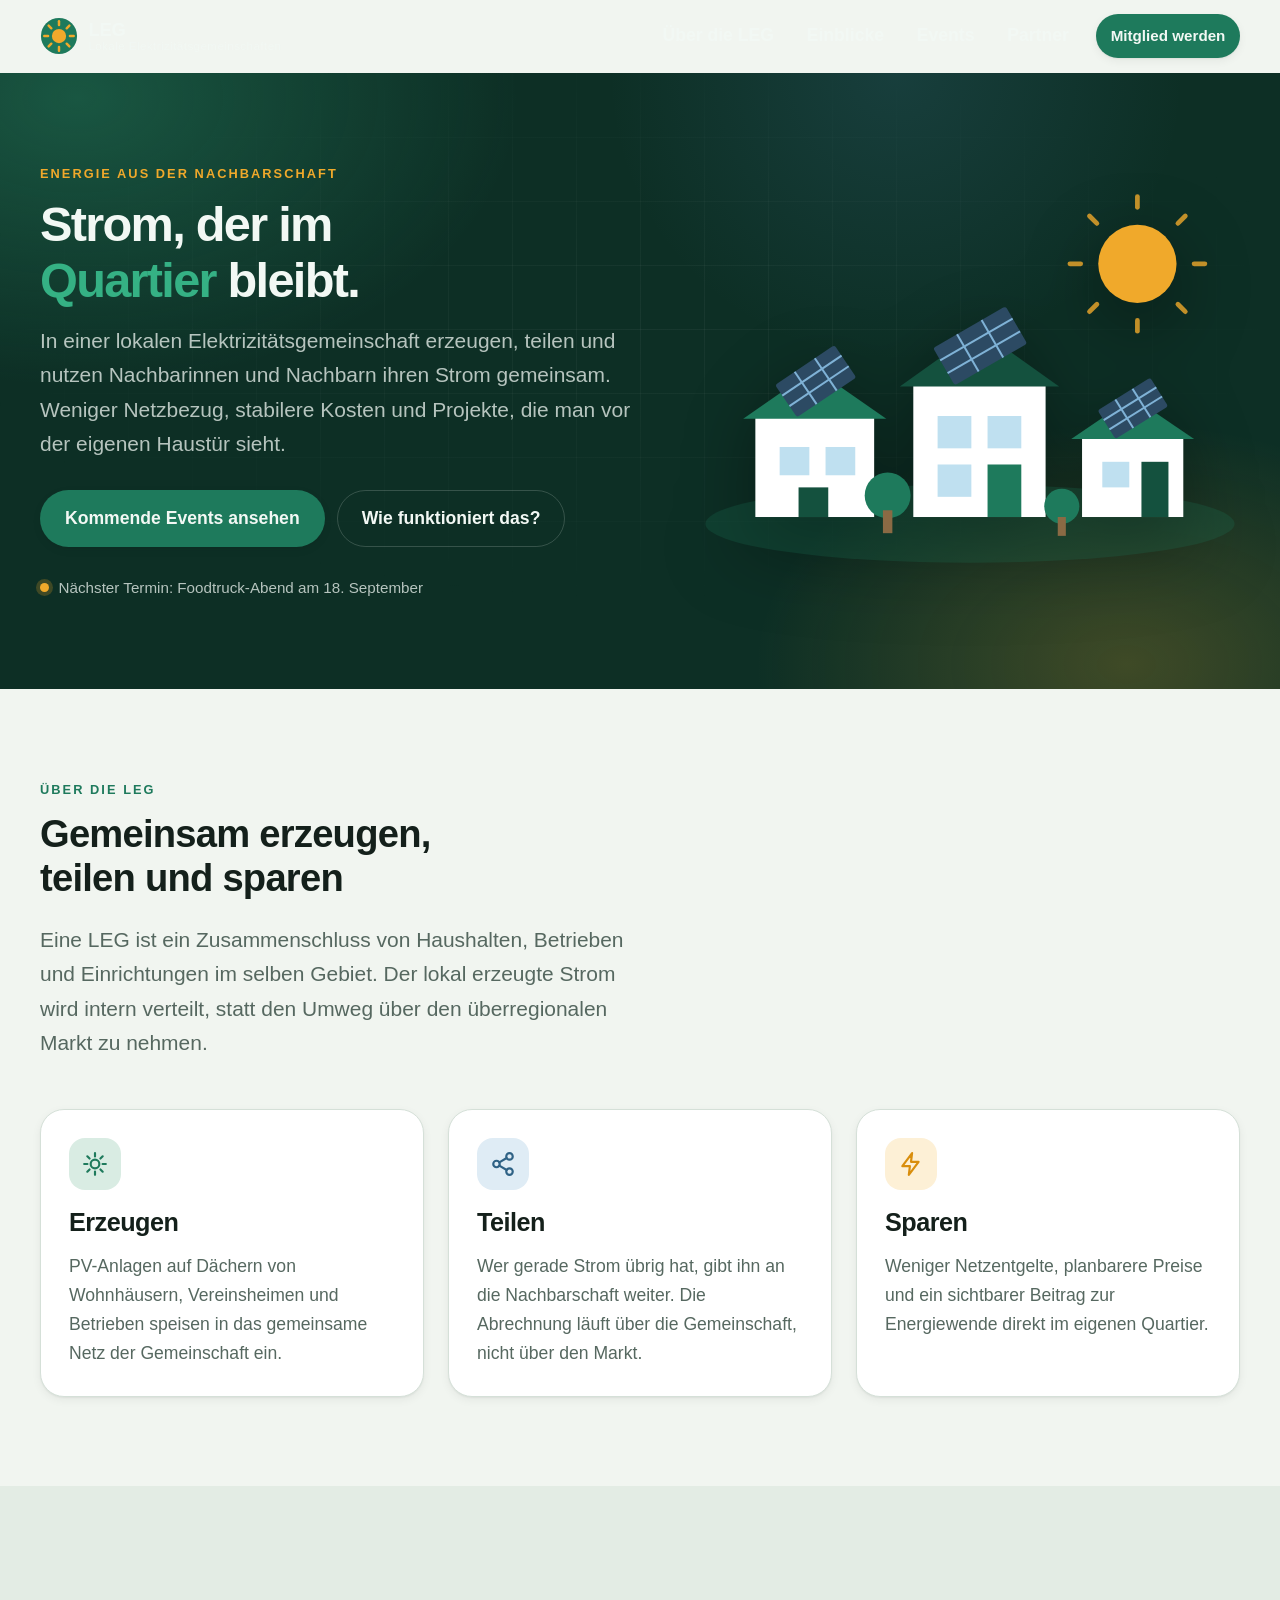
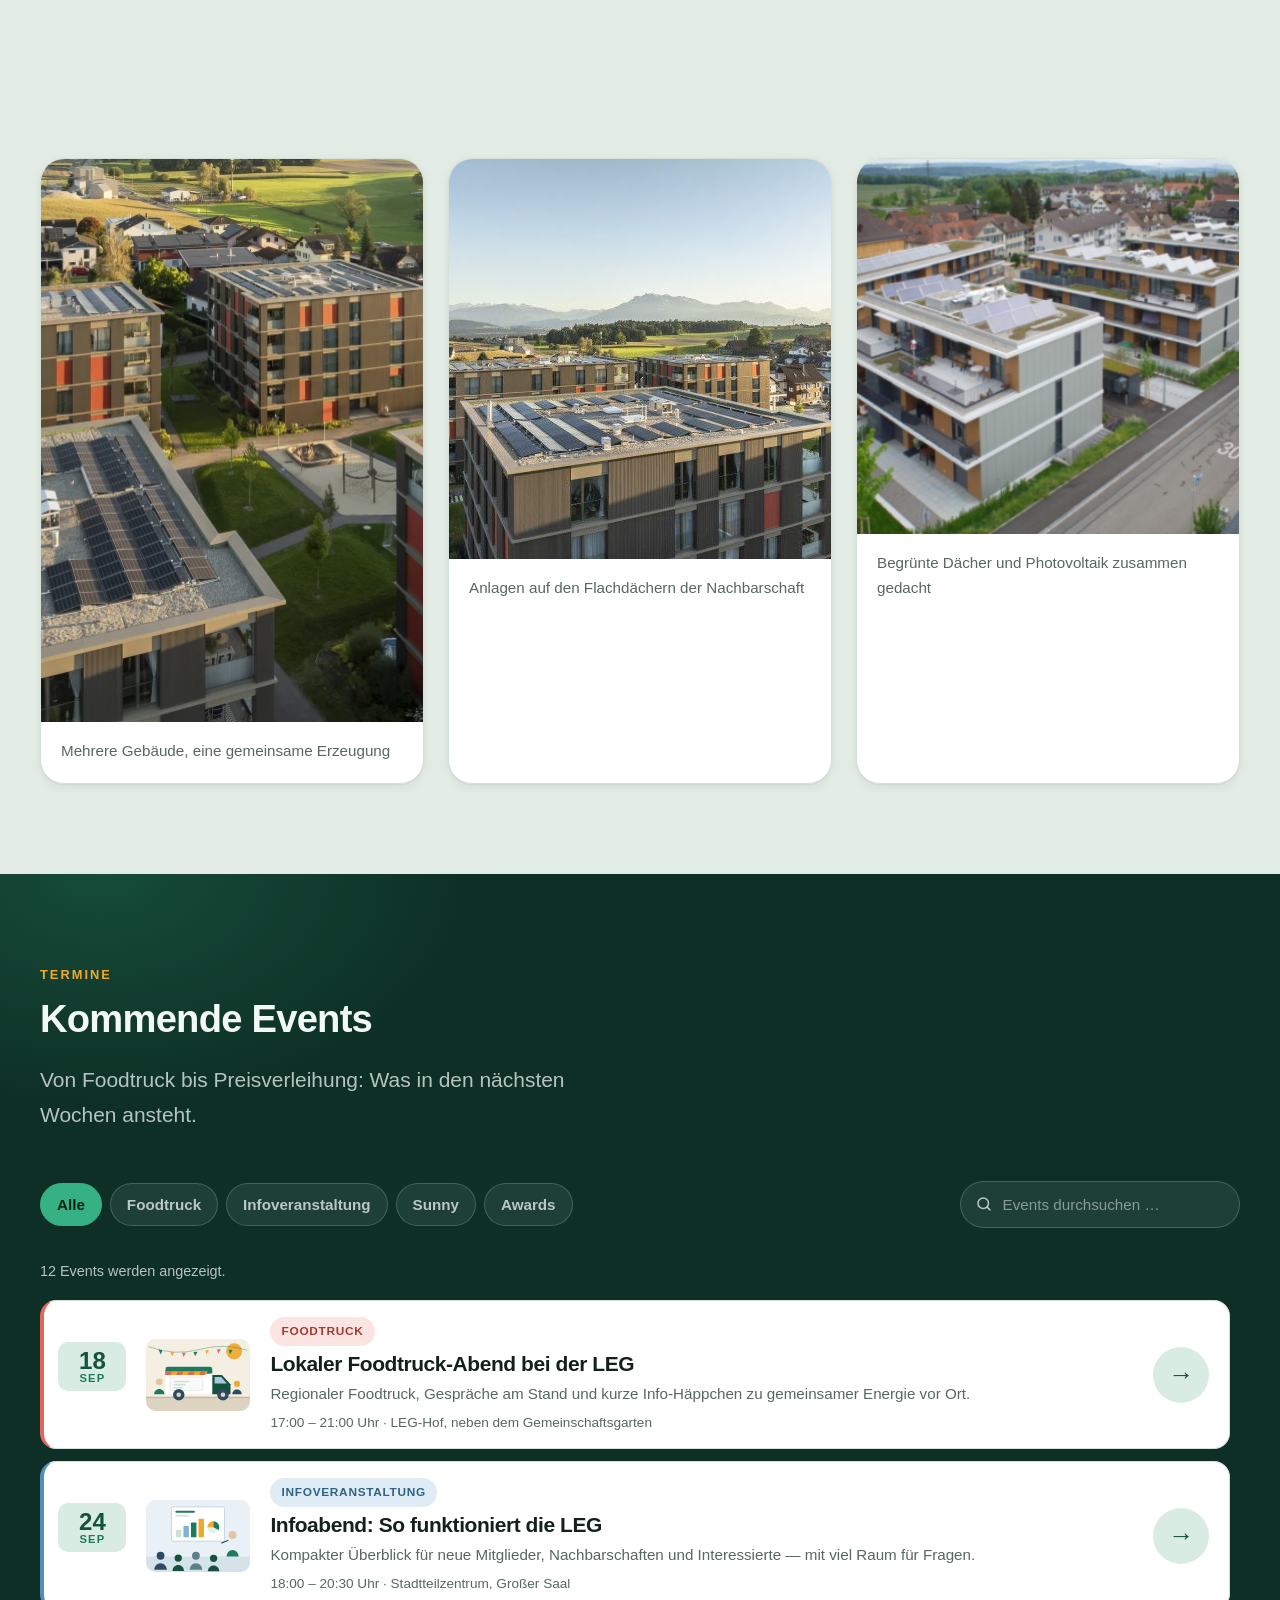
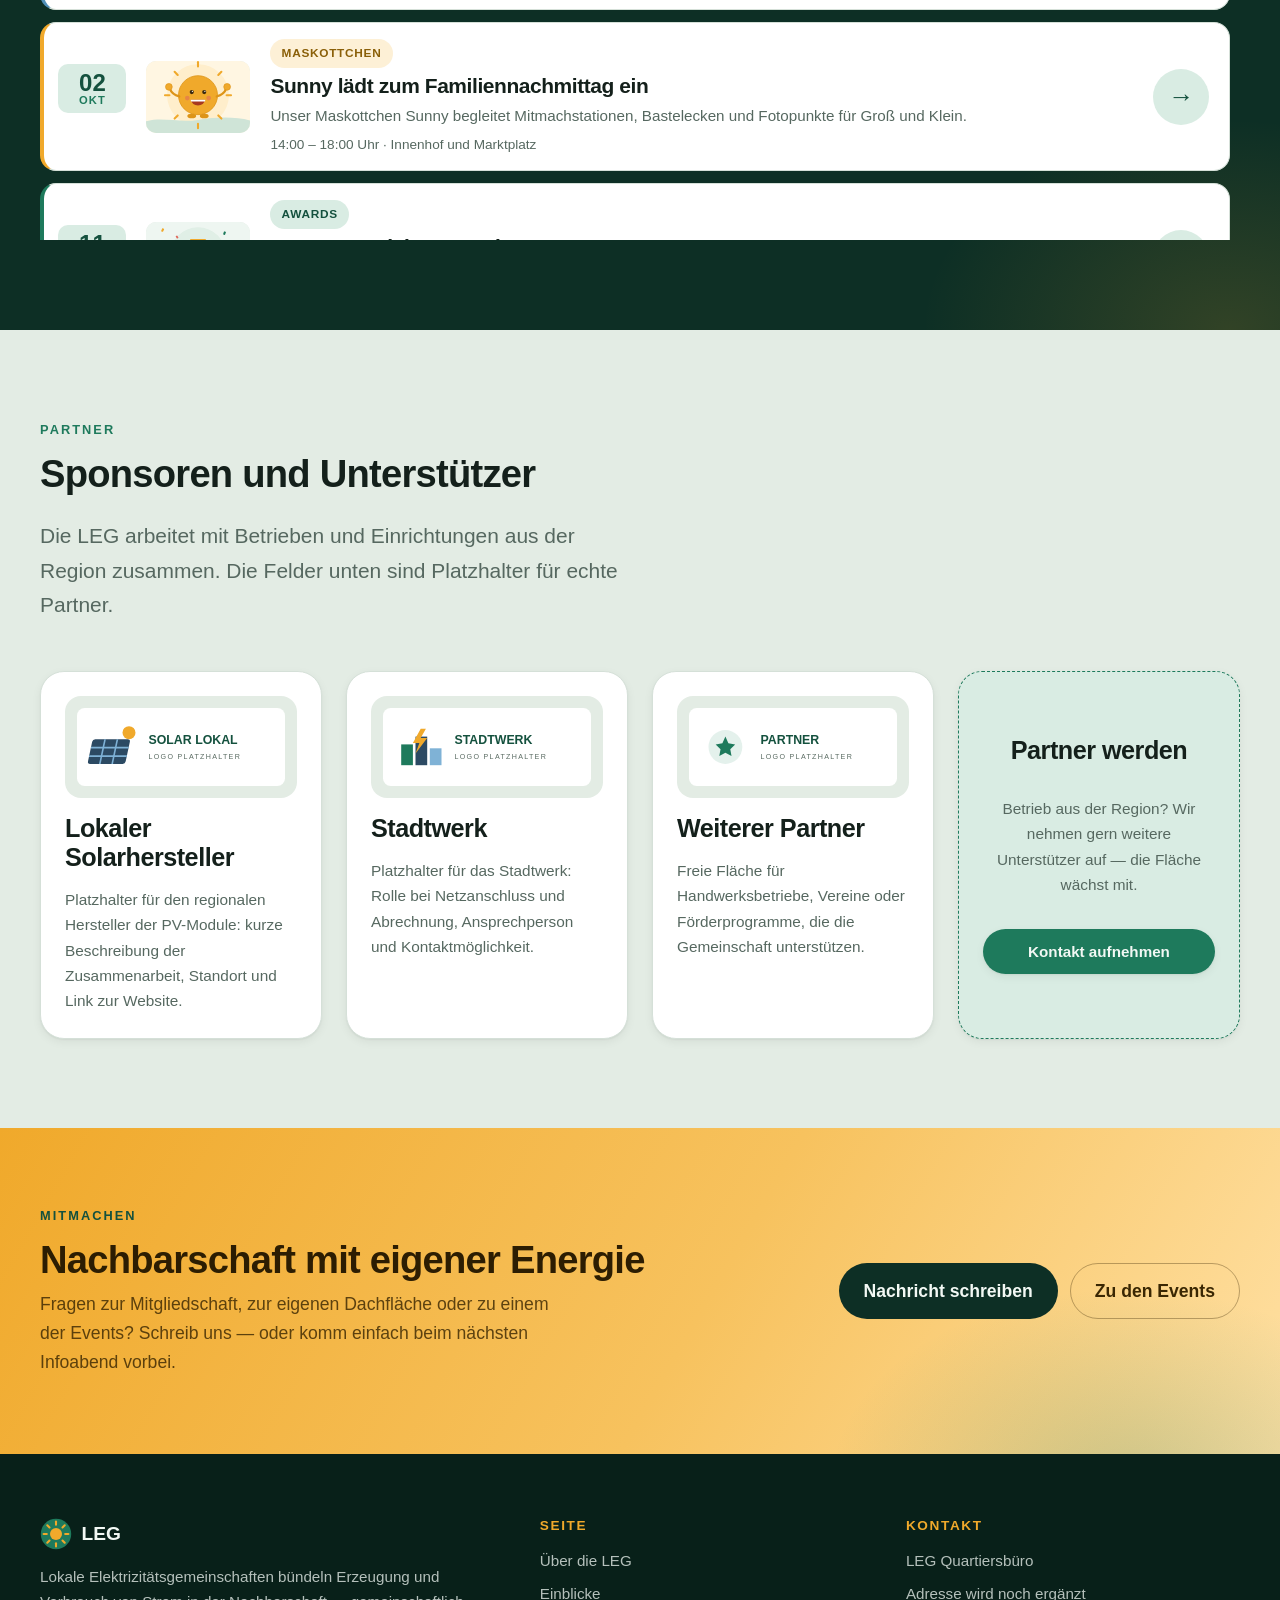
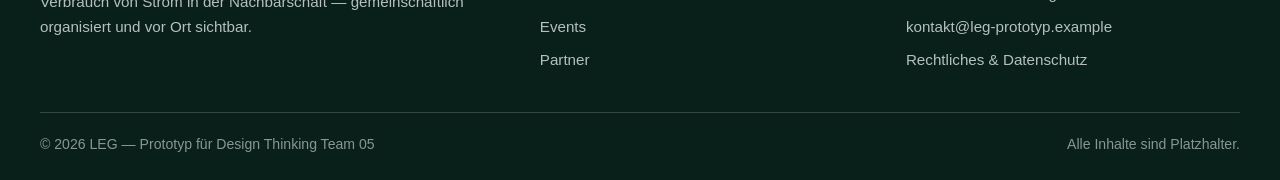
==== commit da66f090: "feat: stronger scroll reveal, fix hover delay" ====
--- a/index.html
+++ b/index.html
@@ -44,7 +44,7 @@
     <!-- ==================================================== Hero ==== -->
     <section class="hero">
       <div class="container hero__inner">
-        <div>
+        <div data-reveal="left">
           <span class="eyebrow">Energie aus der Nachbarschaft</span>
           <h1 class="hero__title">Strom, der im <em>Quartier</em> bleibt.</h1>
           <p class="hero__text">
@@ -59,7 +59,7 @@
           <p class="hero__note">Nächster Termin: Foodtruck-Abend am 18. September</p>
         </div>
 
-        <div class="hero__media">
+        <div class="hero__media" data-reveal="right">
           <img src="assets/img-solar.svg" alt="Illustrierte Häuserzeile mit Solaranlagen auf den Dächern" width="800" height="600">
         </div>
       </div>
--- a/style.css
+++ b/style.css
@@ -1503,42 +1503,70 @@
 /* Startzustand nur setzen, wenn JS aktiv ist (Klasse wird im <head> gesetzt) */
 .js [data-reveal] {
   opacity: 0;
-  transform: translateY(38px) scale(.97);
-  transition: opacity .7s cubic-bezier(.2, .7, .2, 1),
-              transform .7s cubic-bezier(.2, .7, .2, 1);
+  transform: translateY(64px) scale(.94);
+  filter: blur(6px);
+  transition: opacity .85s cubic-bezier(.16, .84, .28, 1),
+              transform .85s cubic-bezier(.16, .84, .28, 1),
+              filter .85s ease-out;
+  will-change: transform, opacity;
 }
 
 .js [data-reveal].is-visible {
   opacity: 1;
   transform: none;
+  filter: none;
+  will-change: auto;
+}
+
+/* Richtungsvarianten für einzelne Blöcke */
+.js [data-reveal="right"] {
+  transform: translateX(70px) scale(.96);
+}
+
+.js [data-reveal="left"] {
+  transform: translateX(-70px) scale(.96);
 }
 
 /* Karten, Kacheln und Zeilen laufen nacheinander ein statt gleichzeitig */
+/* Die Kinder laufen als Keyframe-Animation ein, nicht als Transition.
+   Grund: die gestaffelte Verzögerung würde sonst auf transition-delay
+   liegen und damit auch die Hover-Effekte der Karten und Zeilen
+   verzögern — die brauchen ihre Transition für sich. */
+@keyframes reveal-in {
+  from {
+    opacity: 0;
+    transform: translateY(48px) scale(.96);
+    filter: blur(4px);
+  }
+  to {
+    opacity: 1;
+    transform: none;
+    filter: none;
+  }
+}
+
 .js [data-reveal] > .card,
 .js [data-reveal] > figure,
 .js [data-reveal] > .sponsor-card,
 .js [data-reveal] > .event-row {
   opacity: 0;
-  transform: translateY(26px);
-  transition: opacity .55s cubic-bezier(.2, .7, .2, 1),
-              transform .55s cubic-bezier(.2, .7, .2, 1);
 }
 
 .js [data-reveal].is-visible > .card,
 .js [data-reveal].is-visible > figure,
 .js [data-reveal].is-visible > .sponsor-card,
 .js [data-reveal].is-visible > .event-row {
-  opacity: 1;
-  transform: none;
-}
-
-.js [data-reveal] > :nth-child(1) { transition-delay: .04s; }
-.js [data-reveal] > :nth-child(2) { transition-delay: .10s; }
-.js [data-reveal] > :nth-child(3) { transition-delay: .16s; }
-.js [data-reveal] > :nth-child(4) { transition-delay: .22s; }
-.js [data-reveal] > :nth-child(5) { transition-delay: .28s; }
-.js [data-reveal] > :nth-child(6) { transition-delay: .34s; }
-.js [data-reveal] > :nth-child(n + 7) { transition-delay: .40s; }
+  animation: reveal-in .7s cubic-bezier(.16, .84, .28, 1) both;
+}
+
+/* Klarer Takt: die Elemente laufen deutlich nacheinander ein */
+.js [data-reveal].is-visible > :nth-child(1) { animation-delay: .06s; }
+.js [data-reveal].is-visible > :nth-child(2) { animation-delay: .16s; }
+.js [data-reveal].is-visible > :nth-child(3) { animation-delay: .26s; }
+.js [data-reveal].is-visible > :nth-child(4) { animation-delay: .36s; }
+.js [data-reveal].is-visible > :nth-child(5) { animation-delay: .46s; }
+.js [data-reveal].is-visible > :nth-child(6) { animation-delay: .56s; }
+.js [data-reveal].is-visible > :nth-child(n + 7) { animation-delay: .64s; }
 
 /* --------------------------------------------------------------------------
    16. Responsive
@@ -1690,13 +1718,21 @@
   }
 
   .js [data-reveal],
+  .js [data-reveal="left"],
+  .js [data-reveal="right"],
   .js [data-reveal] > .card,
   .js [data-reveal] > figure,
   .js [data-reveal] > .sponsor-card,
-  .js [data-reveal] > .event-row {
+  .js [data-reveal] > .event-row,
+  .js [data-reveal].is-visible > .card,
+  .js [data-reveal].is-visible > figure,
+  .js [data-reveal].is-visible > .sponsor-card,
+  .js [data-reveal].is-visible > .event-row {
     opacity: 1;
     transform: none;
+    filter: none;
     transition-delay: 0s;
+    animation: none;
   }
 }
 
